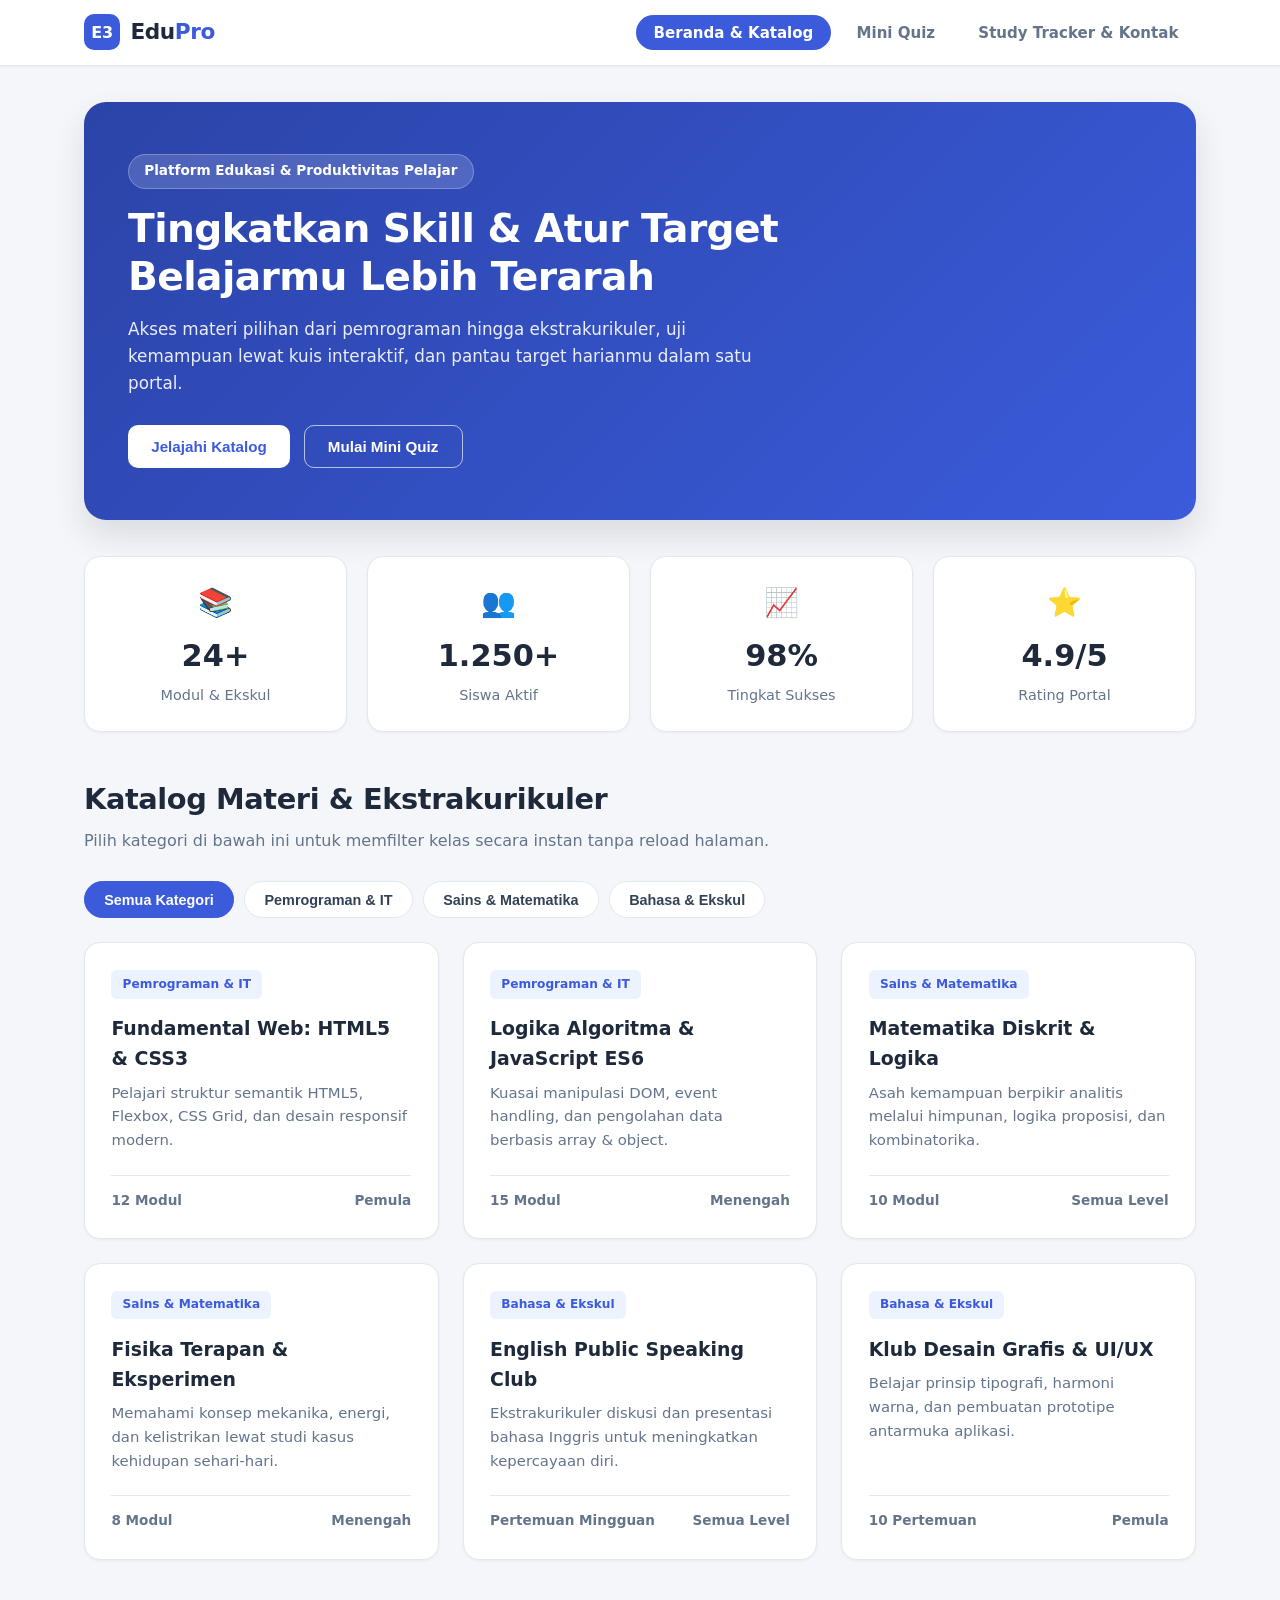
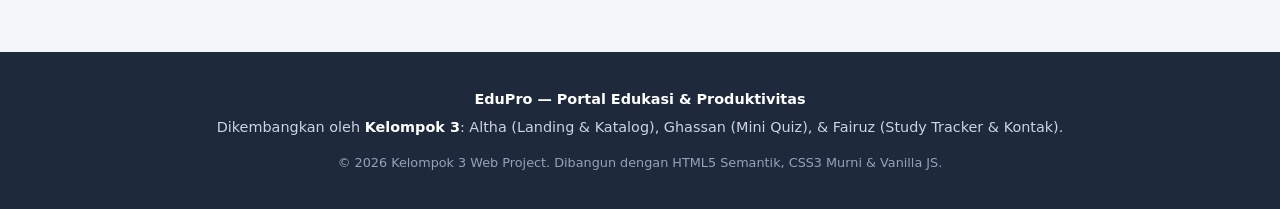
==== index.html @ 2b4f98fc "first commit" ====
<!DOCTYPE html>
<html lang="id">
<head>
  <meta charset="UTF-8">
  <meta name="viewport" content="width=device-width, initial-scale=1.0">
  <title>EduPro — Portal Belajar & Produktivitas (Kelompok 3)</title>
  <link rel="stylesheet" href="assets/css/style.css">
</head>
<body>

  <!-- HEADER & NAVBAR RESPONSIF (ALTHA) -->
  <header>
    <div class="nav-container">
      <a href="#home" class="brand" data-target="home">
        <div class="brand-icon">E3</div>
        <span>Edu<span class="brand-accent">Pro</span></span>
      </a>

      <button class="menu-toggle" id="menuToggle" aria-label="Buka Menu">
        <span></span>
        <span></span>
        <span></span>
      </button>

      <nav id="mainNav">
        <ul>
          <li><a href="#home" class="nav-link active" data-target="home">Beranda &amp; Katalog</a></li>
          <li><a href="#quiz" class="nav-link" data-target="quiz">Mini Quiz</a></li>
          <li><a href="#tracker" class="nav-link" data-target="tracker">Study Tracker &amp; Kontak</a></li>
        </ul>
      </nav>
    </div>
  </header>

  <main>
    <!-- ==========================================
         HALAMAN 1: HOME & KATALOG KELAS (ALTHA)
         ========================================== -->
    <section id="home" class="page-section active">
      <div class="hero">
        <div class="hero-content">
          <div class="hero-badge">Platform Edukasi &amp; Produktivitas Pelajar</div>
          <h1>Tingkatkan Skill &amp; Atur Target Belajarmu Lebih Terarah</h1>
          <p>Akses materi pilihan dari pemrograman hingga ekstrakurikuler, uji kemampuan lewat kuis interaktif, dan pantau target harianmu dalam satu portal.</p>
          <div class="hero-actions">
            <button class="btn btn-white" id="btnExploreClasses">Jelajahi Katalog</button>
            <button class="btn btn-outline-white" data-nav="quiz">Mulai Mini Quiz</button>
          </div>
        </div>
      </div>

      <!-- Statistik -->
      <div class="stats-grid">
        <div class="stat-card">
          <div class="stat-icon">📚</div>
          <h3>24+</h3>
          <p>Modul &amp; Ekskul</p>
        </div>
        <div class="stat-card">
          <div class="stat-icon">👥</div>
          <h3>1.250+</h3>
          <p>Siswa Aktif</p>
        </div>
        <div class="stat-card">
          <div class="stat-icon">📈</div>
          <h3>98%</h3>
          <p>Tingkat Sukses</p>
        </div>
        <div class="stat-card">
          <div class="stat-icon">⭐</div>
          <h3>4.9/5</h3>
          <p>Rating Portal</p>
        </div>
      </div>

      <!-- Katalog Materi & Ekskul -->
      <div id="katalog-area">
        <div class="section-header">
          <h2>Katalog Materi &amp; Ekstrakurikuler</h2>
          <p>Pilih kategori di bawah ini untuk memfilter kelas secara instan tanpa reload halaman.</p>
        </div>

        <div class="category-tabs" id="categoryTabs">
          <button class="tab-btn active" data-category="all">Semua Kategori</button>
          <button class="tab-btn" data-category="pemrograman">Pemrograman &amp; IT</button>
          <button class="tab-btn" data-category="sains">Sains &amp; Matematika</button>
          <button class="tab-btn" data-category="ekskul">Bahasa &amp; Ekskul</button>
        </div>

        <div class="courses-grid" id="coursesGrid">
          <!-- Kartu kelas dirender via JavaScript -->
        </div>
      </div>
    </section>

    <!-- ==========================================
         HALAMAN 2: MINI QUIZ INTERAKTIF (GHASSAN)
         ========================================== -->
    <section id="quiz" class="page-section">
      <div class="section-header">
        <h2>Mini Quiz Pengetahuan Umum &amp; Logika</h2>
        <p>Uji pemahamanmu melalui 6 soal pilihan ganda interaktif dengan sistem evaluasi otomatis.</p>
      </div>

      <div class="quiz-wrapper">
        <div class="quiz-card" id="quizContainer">
          <div class="quiz-header">
            <span class="quiz-progress-text" id="quizProgressText">Soal 1 dari 6</span>
            <span class="quiz-score-badge" id="quizLiveScore">Skor: 0</span>
          </div>

          <div class="progress-bar-bg">
            <div class="progress-bar-fill" id="quizProgressBar"></div>
          </div>

          <h3 class="question-text" id="questionText">Memuat pertanyaan...</h3>

          <div class="options-list" id="optionsList">
            <!-- Opsi pilihan ganda dirender via JS -->
          </div>

          <div class="feedback-box" id="quizFeedback"></div>

          <div class="quiz-footer">
            <span id="quizHint" class="quiz-hint">Pilih salah satu jawaban terbaik</span>
            <button class="btn btn-primary" id="nextQuestionBtn" disabled>Soal Berikutnya →</button>
          </div>
        </div>

        <!-- Hasil Akhir Quiz -->
        <div class="quiz-card quiz-result" id="quizResultContainer" style="display: none;">
          <h2>Evaluasi Selesai!</h2>
          <div class="result-circle">
            <span id="finalScoreValue">0%</span>
            <small>Skor Akhir</small>
          </div>
          <div class="result-grade" id="resultGrade">Predikat</div>
          <p class="result-message" id="resultMessage">Pesan evaluasi...</p>
          <button class="btn btn-primary" id="restartQuizBtn">Ulangi Quiz</button>
        </div>
      </div>
    </section>

    <!-- ==========================================
         HALAMAN 3: STUDY TRACKER & KONTAK (FAIRUZ)
         ========================================== -->
    <section id="tracker" class="page-section">
      <div class="section-header">
        <h2>Study Tracker &amp; Layanan Konsultasi</h2>
        <p>Atur target belajar harianmu (tersimpan otomatis di browser) atau kirim pertanyaan ke mentor kami.</p>
      </div>

      <div class="tracker-contact-grid">
        <!-- Kolom Kiri: Study Tracker -->
        <div class="panel-card">
          <div class="panel-title">
            <h3>Study Tracker Harian</h3>
            <span class="task-counter" id="taskCounter">0/0 Selesai</span>
          </div>

          <form class="todo-form" id="todoForm" novalidate>
            <input type="text" id="todoInput" class="form-control" placeholder="Tulis target belajar (misal: Latihan CSS Grid)...">
            <select id="todoPriority" class="form-control priority-select">
              <option value="Tinggi">Prioritas Tinggi</option>
              <option value="Sedang" selected>Prioritas Sedang</option>
              <option value="Rendah">Prioritas Rendah</option>
            </select>
            <button type="submit" class="btn btn-primary">+ Tambah</button>
          </form>
          <div class="error-msg" id="todoError" style="margin-top: -0.5rem; margin-bottom: 0.75rem;"></div>

          <div class="search-box">
            <input type="text" id="todoSearch" class="form-control" placeholder="Cari target belajarmu...">
          </div>

          <ul class="todo-list" id="todoList">
            <!-- Daftar tugas dirender via JS -->
          </ul>
        </div>

        <!-- Kolom Kanan: Form Kontak -->
        <div class="panel-card">
          <div class="panel-title">
            <h3>Hubungi Mentor</h3>
          </div>

          <form id="contactForm" novalidate>
            <div class="form-group">
              <label for="contactName">Nama Lengkap *</label>
              <input type="text" id="contactName" class="form-control" placeholder="Masukkan nama lengkapmu">
              <span class="error-msg" id="nameError"></span>
            </div>

            <div class="form-group">
              <label for="contactEmail">Alamat Email *</label>
              <input type="email" id="contactEmail" class="form-control" placeholder="contoh@siswa.sch.id">
              <span class="error-msg" id="emailError"></span>
            </div>

            <div class="form-group">
              <label for="contactTopic">Topik Pertanyaan *</label>
              <select id="contactTopic" class="form-control">
                <option value="">-- Pilih Topik --</option>
                <option value="materi">Konsultasi Materi &amp; Kelas</option>
                <option value="quiz">Pertanyaan Seputar Mini Quiz</option>
                <option value="teknis">Kendala Teknis Portal</option>
              </select>
              <span class="error-msg" id="topicError"></span>
            </div>

            <div class="form-group">
              <label for="contactMessage">Pesan atau Pertanyaan *</label>
              <textarea id="contactMessage" rows="4" class="form-control" placeholder="Tuliskan detail pertanyaan minimal 10 karakter..."></textarea>
              <span class="error-msg" id="messageError"></span>
            </div>

            <button type="submit" class="btn btn-primary" style="width: 100%;">Kirim Pesan Sekarang</button>

            <div class="success-banner" id="contactSuccess">
              Terima kasih! Pesanmu berhasil terkirim dan akan segera dibalas oleh tim mentor Kelompok 3.
            </div>
          </form>
        </div>
      </div>
    </section>
  </main>

  <!-- FOOTER -->
  <footer>
    <div class="footer-content">
      <p><strong>EduPro — Portal Edukasi &amp; Produktivitas</strong></p>
      <p>Dikembangkan oleh <strong>Kelompok 3</strong>: Altha (Landing &amp; Katalog), Ghassan (Mini Quiz), &amp; Fairuz (Study Tracker &amp; Kontak).</p>
      <p class="footer-copy">&copy; 2026 Kelompok 3 Web Project. Dibangun dengan HTML5 Semantik, CSS3 Murni &amp; Vanilla JS.</p>
    </div>
  </footer>

  <script src="assets/js/script.js"></script>
</body>
</html>
---- assets/css/style.css ----
/* ==========================================
   CSS VARIABLES (:root) — HARMONIOUS SLATE & INDIGO PALETTE
   ========================================== */
:root {
  /* Warna Utama (Deep Indigo yang tenang & elegan) */
  --primary: #3b5bdb;
  --primary-hover: #364fc7;
  --primary-soft: #edf2ff;
  --primary-border: #bac8ff;

  /* Warna Netral & Permukaan (Kontras tinggi, tidak silau) */
  --bg-body: #f4f6f9;
  --bg-surface: #ffffff;
  --bg-subtle: #f8fafc;
  --text-heading: #1e293b;
  --text-body: #334155;
  --text-muted: #64748b;
  --border-color: #e2e8f0;

  /* Warna Semantik (Lembut & selaras) */
  --success-bg: #ecfdf5;
  --success-border: #6ee7b7;
  --success-text: #065f46;

  --warning-bg: #fffbeb;
  --warning-border: #fcd34d;
  --warning-text: #92400e;

  --danger-bg: #fef2f2;
  --danger-border: #fca5a5;
  --danger-text: #991b1b;

  /* Bayangan & Radius */
  --shadow-sm: 0 1px 3px rgba(15, 23, 42, 0.05);
  --shadow-md: 0 8px 20px rgba(15, 23, 42, 0.06);
  --shadow-lg: 0 16px 32px rgba(30, 41, 59, 0.12);
  --radius-sm: 10px;
  --radius-md: 16px;
  --radius-lg: 22px;
  --transition: all 0.25s ease;
}

* {
  box-sizing: border-box;
  margin: 0;
  padding: 0;
}

html {
  scroll-behavior: smooth;
}

body {
  font-family: 'Segoe UI', system-ui, -apple-system, BlinkMacSystemFont, Roboto, sans-serif;
  background-color: var(--bg-body);
  color: var(--text-body);
  line-height: 1.6;
  display: flex;
  flex-direction: column;
  min-height: 100vh;
}

/* ==========================================
   HEADER & NAVBAR RESPONSIF (ALTHA)
   ========================================== */
header {
  background-color: rgba(255, 255, 255, 0.94);
  backdrop-filter: blur(10px);
  border-bottom: 1px solid var(--border-color);
  position: sticky;
  top: 0;
  z-index: 1000;
  box-shadow: var(--shadow-sm);
}

.nav-container {
  max-width: 1160px;
  margin: 0 auto;
  padding: 0.9rem 1.5rem;
  display: flex;
  justify-content: space-between;
  align-items: center;
}

.brand {
  display: flex;
  align-items: center;
  gap: 0.65rem;
  font-size: 1.35rem;
  font-weight: 800;
  color: var(--text-heading);
  text-decoration: none;
  letter-spacing: -0.4px;
}

.brand-accent {
  color: var(--primary);
}

.brand-icon {
  background-color: var(--primary);
  color: #ffffff;
  width: 36px;
  height: 36px;
  border-radius: var(--radius-sm);
  display: grid;
  place-items: center;
  font-size: 1rem;
  font-weight: 800;
}

nav ul {
  list-style: none;
  display: flex;
  gap: 0.5rem;
}

.nav-link {
  text-decoration: none;
  color: var(--text-muted);
  font-weight: 600;
  font-size: 0.94rem;
  padding: 0.55rem 1.1rem;
  border-radius: 999px;
  transition: var(--transition);
  cursor: pointer;
}

.nav-link:hover {
  color: var(--primary);
  background-color: var(--primary-soft);
}

.nav-link.active {
  color: #ffffff;
  background-color: var(--primary);
}

.menu-toggle {
  display: none;
  background: var(--bg-surface);
  border: 1px solid var(--border-color);
  border-radius: var(--radius-sm);
  width: 40px;
  height: 40px;
  cursor: pointer;
  flex-direction: column;
  justify-content: center;
  align-items: center;
  gap: 5px;
}

.menu-toggle span {
  display: block;
  width: 20px;
  height: 2px;
  background-color: var(--text-heading);
  border-radius: 2px;
}

/* ==========================================
   MAIN CONTAINER & PAGE SECTIONS
   ========================================== */
main {
  flex: 1;
  max-width: 1160px;
  width: 100%;
  margin: 0 auto;
  padding: 2.25rem 1.5rem;
}

.page-section {
  display: none;
  animation: fadeIn 0.35s ease;
}

.page-section.active {
  display: block;
}

@keyframes fadeIn {
  from { opacity: 0; transform: translateY(10px); }
  to { opacity: 1; transform: translateY(0); }
}

.section-header {
  margin-bottom: 1.75rem;
}

.section-header h2 {
  font-size: 1.8rem;
  color: var(--text-heading);
  margin-bottom: 0.35rem;
  letter-spacing: -0.4px;
}

.section-header p {
  color: var(--text-muted);
  font-size: 1rem;
}

/* ==========================================
   BAGIAN 1: HERO, STATISTIK & KATALOG (ALTHA)
   ========================================== */
.hero {
  background: linear-gradient(135deg, #2b44a8 0%, #3b5bdb 100%);
  color: #ffffff;
  border-radius: var(--radius-lg);
  padding: 3.25rem 2.75rem;
  margin-bottom: 2.25rem;
  box-shadow: var(--shadow-lg);
}

.hero-badge {
  display: inline-block;
  background: rgba(255, 255, 255, 0.16);
  border: 1px solid rgba(255, 255, 255, 0.25);
  padding: 0.35rem 0.95rem;
  border-radius: 999px;
  font-size: 0.85rem;
  font-weight: 600;
  margin-bottom: 1rem;
}

.hero h1 {
  font-size: 2.45rem;
  line-height: 1.22;
  max-width: 720px;
  margin-bottom: 1rem;
  letter-spacing: -0.6px;
}

.hero p {
  font-size: 1.05rem;
  color: rgba(255, 255, 255, 0.9);
  max-width: 630px;
  margin-bottom: 1.75rem;
}

.hero-actions {
  display: flex;
  flex-wrap: wrap;
  gap: 0.85rem;
}

.btn {
  padding: 0.75rem 1.45rem;
  border-radius: var(--radius-sm);
  font-weight: 600;
  font-size: 0.95rem;
  border: none;
  cursor: pointer;
  transition: var(--transition);
  display: inline-flex;
  align-items: center;
  justify-content: center;
  gap: 0.45rem;
}

.btn-white {
  background-color: #ffffff;
  color: var(--primary);
}

.btn-white:hover {
  background-color: var(--primary-soft);
  transform: translateY(-2px);
}

.btn-outline-white {
  background-color: transparent;
  color: #ffffff;
  border: 1.5px solid rgba(255, 255, 255, 0.65);
}

.btn-outline-white:hover {
  background-color: rgba(255, 255, 255, 0.14);
  transform: translateY(-2px);
}

.btn-primary {
  background-color: var(--primary);
  color: #ffffff;
}

.btn-primary:hover {
  background-color: var(--primary-hover);
  transform: translateY(-2px);
}

.btn-primary:disabled {
  background-color: #cbd5e1;
  color: #64748b;
  cursor: not-allowed;
  transform: none;
}

/* Statistik Grid */
.stats-grid {
  display: grid;
  grid-template-columns: repeat(4, 1fr);
  gap: 1.25rem;
  margin-bottom: 2.75rem;
}

.stat-card {
  background-color: var(--bg-surface);
  padding: 1.5rem 1.25rem;
  border-radius: var(--radius-md);
  border: 1px solid var(--border-color);
  box-shadow: var(--shadow-sm);
  text-align: center;
  transition: var(--transition);
}

.stat-card:hover {
  transform: translateY(-3px);
  box-shadow: var(--shadow-md);
  border-color: var(--primary-border);
}

.stat-icon {
  font-size: 1.75rem;
  margin-bottom: 0.4rem;
}

.stat-card h3 {
  font-size: 1.9rem;
  color: var(--text-heading);
  margin-bottom: 0.2rem;
}

.stat-card p {
  font-size: 0.9rem;
  color: var(--text-muted);
  font-weight: 500;
}

/* Tab Kategori */
.category-tabs {
  display: flex;
  flex-wrap: wrap;
  gap: 0.65rem;
  margin-bottom: 1.5rem;
}

.tab-btn {
  padding: 0.6rem 1.2rem;
  border-radius: 999px;
  border: 1px solid var(--border-color);
  background-color: var(--bg-surface);
  color: var(--text-body);
  font-weight: 600;
  font-size: 0.9rem;
  cursor: pointer;
  transition: var(--transition);
}

.tab-btn:hover {
  border-color: var(--primary);
  color: var(--primary);
}

.tab-btn.active {
  background-color: var(--primary);
  color: #ffffff;
  border-color: var(--primary);
}

.courses-grid {
  display: grid;
  grid-template-columns: repeat(3, 1fr);
  gap: 1.5rem;
}

.course-card {
  background-color: var(--bg-surface);
  border: 1px solid var(--border-color);
  border-radius: var(--radius-md);
  padding: 1.65rem;
  box-shadow: var(--shadow-sm);
  display: flex;
  flex-direction: column;
  justify-content: space-between;
  transition: var(--transition);
}

.course-card:hover {
  transform: translateY(-4px);
  box-shadow: var(--shadow-md);
  border-color: var(--primary-border);
}

.course-tag {
  display: inline-block;
  font-size: 0.76rem;
  font-weight: 700;
  padding: 0.28rem 0.7rem;
  border-radius: 6px;
  background-color: var(--primary-soft);
  color: var(--primary);
  margin-bottom: 0.9rem;
  width: fit-content;
}

.course-card h3 {
  font-size: 1.18rem;
  margin-bottom: 0.5rem;
  color: var(--text-heading);
}

.course-card p {
  font-size: 0.93rem;
  color: var(--text-muted);
  margin-bottom: 1.35rem;
}

.course-meta {
  display: flex;
  justify-content: space-between;
  align-items: center;
  padding-top: 0.9rem;
  border-top: 1px solid var(--border-color);
  font-size: 0.85rem;
  color: var(--text-muted);
  font-weight: 600;
}

/* ==========================================
   BAGIAN 2: MINI QUIZ INTERAKTIF (GHASSAN)
   ========================================== */
.quiz-wrapper {
  max-width: 750px;
  margin: 0 auto;
}

.quiz-card {
  background-color: var(--bg-surface);
  border: 1px solid var(--border-color);
  border-radius: var(--radius-lg);
  padding: 2.25rem;
  box-shadow: var(--shadow-md);
}

.quiz-header {
  display: flex;
  justify-content: space-between;
  align-items: center;
  margin-bottom: 1rem;
}

.quiz-progress-text {
  font-weight: 700;
  color: var(--text-heading);
  font-size: 0.95rem;
}

.quiz-score-badge {
  background-color: var(--primary-soft);
  color: var(--primary);
  padding: 0.35rem 0.85rem;
  border-radius: 999px;
  font-weight: 700;
  font-size: 0.86rem;
}

.progress-bar-bg {
  width: 100%;
  height: 8px;
  background-color: var(--border-color);
  border-radius: 999px;
  overflow: hidden;
  margin-bottom: 1.75rem;
}

.progress-bar-fill {
  height: 100%;
  background-color: var(--primary);
  width: 0%;
  transition: width 0.35s ease;
}

.question-text {
  font-size: 1.25rem;
  font-weight: 700;
  color: var(--text-heading);
  margin-bottom: 1.4rem;
}

.options-list {
  display: flex;
  flex-direction: column;
  gap: 0.85rem;
  margin-bottom: 1.5rem;
}

.option-btn {
  text-align: left;
  padding: 1rem 1.25rem;
  border: 1.5px solid var(--border-color);
  border-radius: var(--radius-sm);
  background-color: var(--bg-subtle);
  font-size: 0.96rem;
  color: var(--text-body);
  cursor: pointer;
  transition: var(--transition);
  display: flex;
  align-items: center;
  gap: 0.85rem;
}

.option-btn:hover:not(:disabled) {
  border-color: var(--primary);
  background-color: var(--primary-soft);
}

.option-btn.correct {
  background-color: var(--success-bg);
  border-color: var(--success-border);
  color: var(--success-text);
  font-weight: 600;
}

.option-btn.wrong {
  background-color: var(--danger-bg);
  border-color: var(--danger-border);
  color: var(--danger-text);
  font-weight: 600;
}

.option-btn:disabled {
  cursor: default;
}

.feedback-box {
  padding: 0.95rem 1.15rem;
  border-radius: var(--radius-sm);
  margin-bottom: 1.35rem;
  font-size: 0.94rem;
  font-weight: 500;
  display: none;
}

.feedback-box.show {
  display: block;
}

.feedback-box.correct {
  background-color: var(--success-bg);
  color: var(--success-text);
  border: 1px solid var(--success-border);
}

.feedback-box.wrong {
  background-color: var(--danger-bg);
  color: var(--danger-text);
  border: 1px solid var(--danger-border);
}

.quiz-footer {
  display: flex;
  justify-content: space-between;
  align-items: center;
}

.quiz-hint {
  font-size: 0.86rem;
  color: var(--text-muted);
}

.quiz-result {
  text-align: center;
  padding: 1rem 0;
}

.result-circle {
  width: 140px;
  height: 140px;
  border-radius: 50%;
  background-color: var(--primary-soft);
  border: 6px solid var(--primary);
  display: flex;
  flex-direction: column;
  justify-content: center;
  align-items: center;
  margin: 1.5rem auto;
}

.result-circle span {
  font-size: 2.3rem;
  font-weight: 800;
  color: var(--primary);
  line-height: 1;
}

.result-circle small {
  font-size: 0.85rem;
  color: var(--text-muted);
  margin-top: 0.25rem;
  font-weight: 600;
}

.result-grade {
  font-size: 1.4rem;
  font-weight: 700;
  color: var(--text-heading);
  margin-bottom: 0.5rem;
}

.result-message {
  color: var(--text-muted);
  max-width: 500px;
  margin: 0 auto 1.75rem;
}

/* ==========================================
   BAGIAN 3: STUDY TRACKER & KONTAK (FAIRUZ)
   ========================================== */
.tracker-contact-grid {
  display: grid;
  grid-template-columns: 1.2fr 1fr;
  gap: 2rem;
  align-items: start;
}

.panel-card {
  background-color: var(--bg-surface);
  border: 1px solid var(--border-color);
  border-radius: var(--radius-lg);
  padding: 2rem;
  box-shadow: var(--shadow-sm);
}

.panel-title {
  display: flex;
  justify-content: space-between;
  align-items: center;
  margin-bottom: 1.35rem;
  padding-bottom: 0.9rem;
  border-bottom: 1px solid var(--border-color);
}

.panel-title h3 {
  font-size: 1.28rem;
  color: var(--text-heading);
}

.task-counter {
  font-size: 0.84rem;
  font-weight: 700;
  background-color: var(--primary-soft);
  color: var(--primary);
  padding: 0.3rem 0.8rem;
  border-radius: 999px;
}

.todo-form {
  display: flex;
  gap: 0.65rem;
  margin-bottom: 1.1rem;
}

.form-control {
  width: 100%;
  padding: 0.72rem 1rem;
  border: 1.5px solid var(--border-color);
  border-radius: var(--radius-sm);
  font-size: 0.94rem;
  font-family: inherit;
  color: var(--text-body);
  background-color: var(--bg-subtle);
  transition: var(--transition);
}

.form-control:focus {
  outline: none;
  border-color: var(--primary);
  background-color: #ffffff;
  box-shadow: 0 0 0 3px var(--primary-soft);
}

.form-control.invalid {
  border-color: var(--danger-border);
  background-color: var(--danger-bg);
}

.priority-select {
  max-width: 165px;
  font-weight: 600;
}

.search-box {
  margin-bottom: 1.15rem;
}

.todo-list {
  list-style: none;
  display: flex;
  flex-direction: column;
  gap: 0.7rem;
  max-height: 400px;
  overflow-y: auto;
}

.todo-item {
  display: flex;
  justify-content: space-between;
  align-items: center;
  padding: 0.85rem 1rem;
  background-color: var(--bg-subtle);
  border: 1px solid var(--border-color);
  border-radius: var(--radius-sm);
  gap: 0.85rem;
  transition: var(--transition);
}

.todo-item:hover {
  border-color: var(--primary-border);
  background-color: #ffffff;
}

.todo-left {
  display: flex;
  align-items: center;
  gap: 0.8rem;
  flex: 1;
  cursor: pointer;
}

.todo-checkbox {
  width: 18px;
  height: 18px;
  accent-color: var(--primary);
  pointer-events: none;
}

.todo-text {
  font-size: 0.95rem;
  word-break: break-word;
  color: var(--text-heading);
}

.todo-item.completed {
  background-color: #f1f5f9;
  border-color: var(--border-color);
}

.todo-item.completed .todo-text {
  text-decoration: line-through;
  color: var(--text-muted);
}

/* Badge Prioritas dengan Warna Lembut & Serasi */
.todo-badge {
  font-size: 0.75rem;
  font-weight: 700;
  padding: 0.25rem 0.65rem;
  border-radius: 6px;
}

.badge-tinggi {
  background-color: var(--danger-bg);
  color: var(--danger-text);
  border: 1px solid var(--danger-border);
}

.badge-sedang {
  background-color: var(--warning-bg);
  color: var(--warning-text);
  border: 1px solid var(--warning-border);
}

.badge-rendah {
  background-color: var(--success-bg);
  color: var(--success-text);
  border: 1px solid var(--success-border);
}

.btn-delete {
  background-color: transparent;
  color: var(--text-muted);
  border: 1px solid var(--border-color);
  padding: 0.38rem 0.7rem;
  border-radius: 6px;
  font-size: 0.82rem;
  font-weight: 600;
  cursor: pointer;
  transition: var(--transition);
}

.btn-delete:hover {
  background-color: var(--danger-bg);
  color: var(--danger-text);
  border-color: var(--danger-border);
}

.empty-state {
  text-align: center;
  padding: 2.25rem 1rem;
  color: var(--text-muted);
  font-size: 0.93rem;
}

/* Form Kontak */
.form-group {
  margin-bottom: 1.15rem;
}

.form-group label {
  display: block;
  font-weight: 600;
  font-size: 0.9rem;
  margin-bottom: 0.4rem;
  color: var(--text-heading);
}

.error-msg {
  color: var(--danger-text);
  font-size: 0.82rem;
  margin-top: 0.35rem;
  display: none;
  font-weight: 500;
}

.error-msg.show {
  display: block;
}

.success-banner {
  background-color: var(--success-bg);
  color: var(--success-text);
  border: 1px solid var(--success-border);
  padding: 0.95rem 1.1rem;
  border-radius: var(--radius-sm);
  margin-top: 1.15rem;
  font-size: 0.92rem;
  font-weight: 600;
  display: none;
}

.success-banner.show {
  display: block;
}

/* ==========================================
   FOOTER
   ========================================== */
footer {
  background-color: #1e293b;
  color: #cbd5e1;
  text-align: center;
  padding: 2.25rem 1.5rem;
  margin-top: 3.5rem;
  font-size: 0.9rem;
}

footer strong {
  color: #ffffff;
}

.footer-content {
  max-width: 1160px;
  margin: 0 auto;
  display: flex;
  flex-direction: column;
  gap: 0.35rem;
}

.footer-copy {
  margin-top: 0.5rem;
  font-size: 0.8rem;
  color: #94a3b8;
}

/* ==========================================
   RESPONSIVE DESIGN (@media query HP & Tablet)
   ========================================== */
@media (max-width: 960px) {
  .stats-grid {
    grid-template-columns: repeat(2, 1fr);
  }

  .courses-grid {
    grid-template-columns: repeat(2, 1fr);
  }

  .tracker-contact-grid {
    grid-template-columns: 1fr;
  }
}

@media (max-width: 640px) {
  .menu-toggle {
    display: flex;
  }

  nav {
    display: none;
    position: absolute;
    top: 100%;
    left: 0;
    right: 0;
    background-color: var(--bg-surface);
    border-bottom: 1px solid var(--border-color);
    padding: 1rem 1.5rem;
    box-shadow: var(--shadow-md);
  }

  nav.open {
    display: block;
  }

  nav ul {
    flex-direction: column;
    gap: 0.45rem;
  }

  .nav-link {
    display: block;
    width: 100%;
    text-align: center;
  }

  .hero {
    padding: 2.25rem 1.5rem;
  }

  .hero h1 {
    font-size: 1.85rem;
  }

  .stats-grid,
  .courses-grid {
    grid-template-columns: 1fr;
  }

  .todo-form {
    flex-direction: column;
  }

  .priority-select {
    max-width: 100%;
  }

  .quiz-card {
    padding: 1.5rem;
  }
}
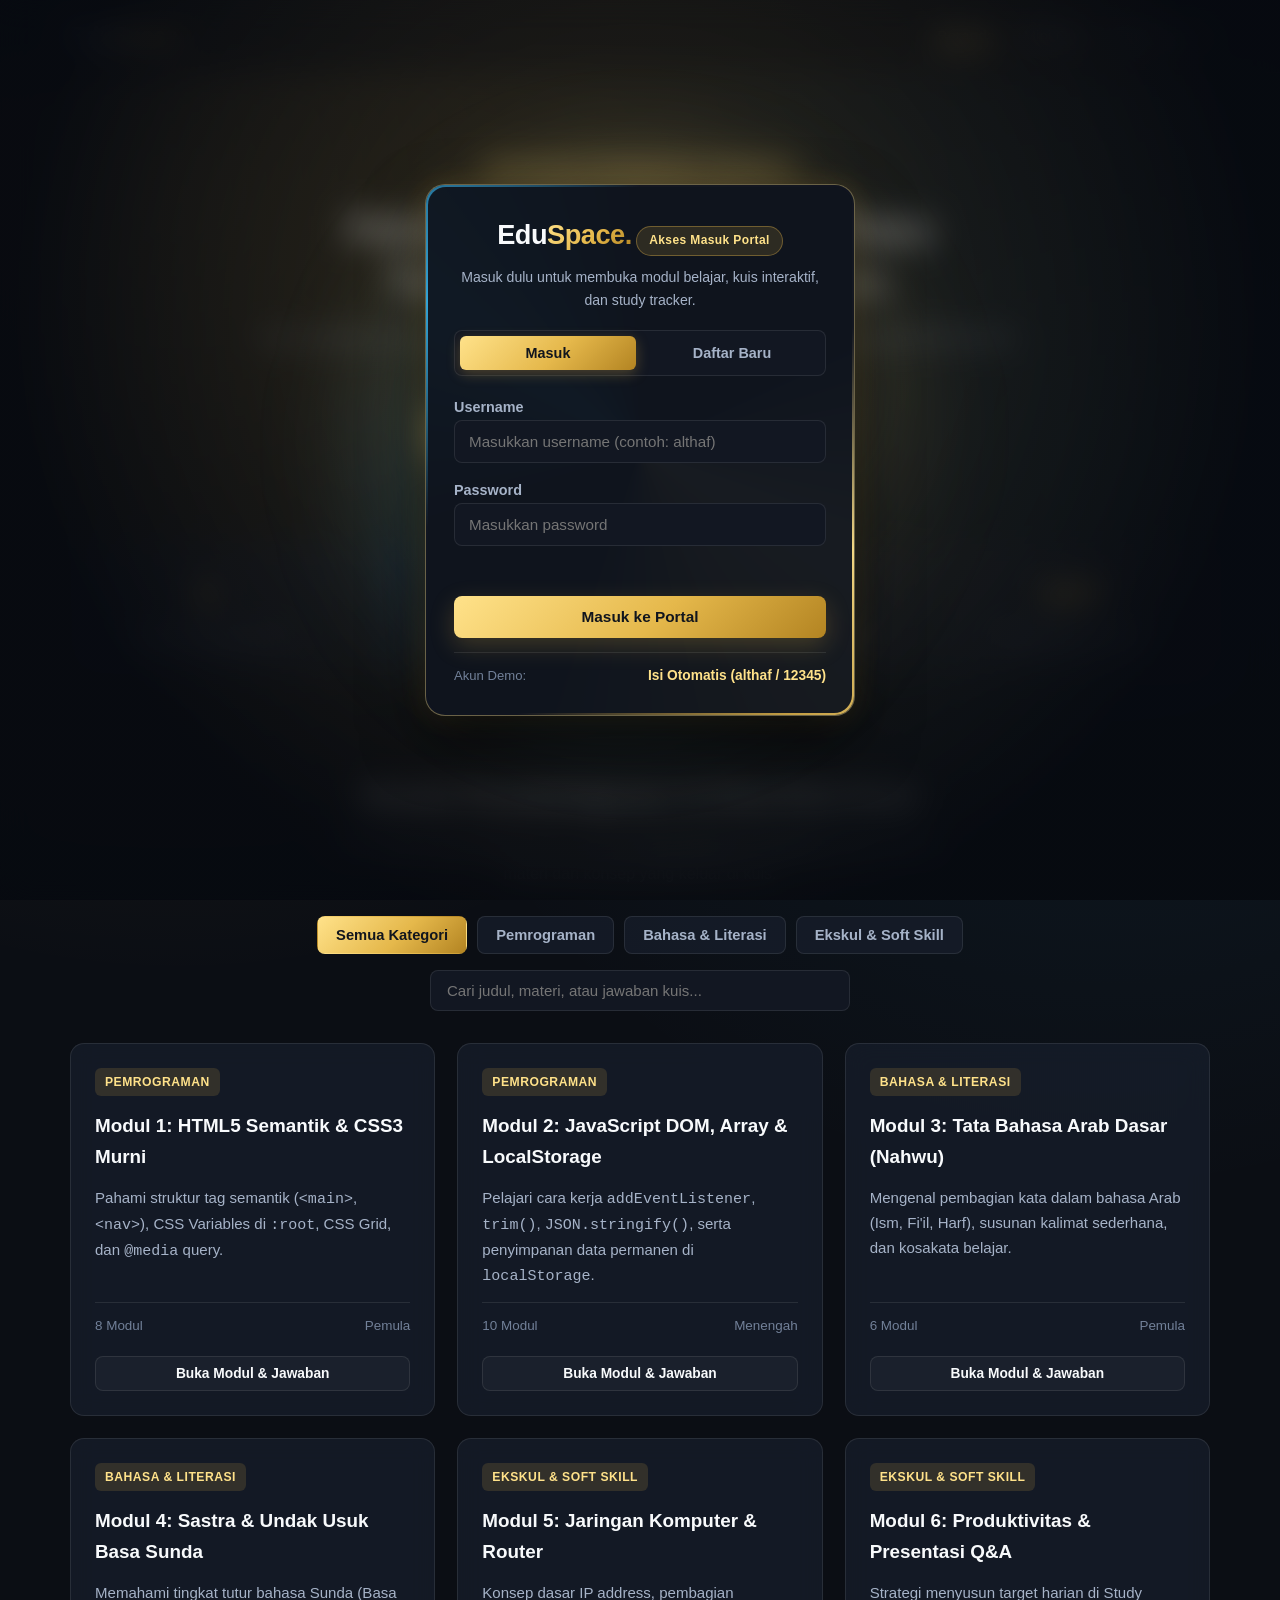
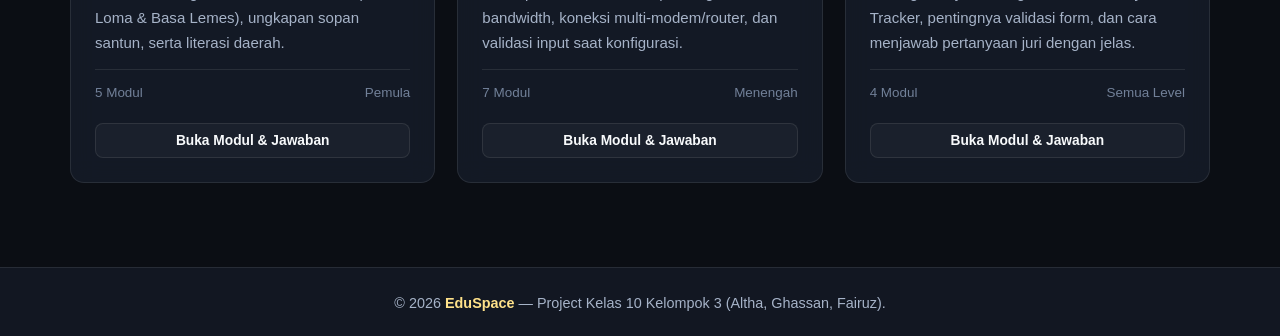
==== commit 54f622ec: "Push seluruh kode EduSpace versi terbaru" ====
--- a/index.html
+++ b/index.html
@@ -1,239 +1,446 @@
-<!DOCTYPE html>
+<!doctype html>
 <html lang="id">
-<head>
-  <meta charset="UTF-8">
-  <meta name="viewport" content="width=device-width, initial-scale=1.0">
-  <title>EduPro — Portal Belajar & Produktivitas (Kelompok 3)</title>
-  <link rel="stylesheet" href="assets/css/style.css">
-</head>
-<body>
-
-  <!-- HEADER & NAVBAR RESPONSIF (ALTHA) -->
-  <header>
-    <div class="nav-container">
-      <a href="#home" class="brand" data-target="home">
-        <div class="brand-icon">E3</div>
-        <span>Edu<span class="brand-accent">Pro</span></span>
-      </a>
-
-      <button class="menu-toggle" id="menuToggle" aria-label="Buka Menu">
-        <span></span>
-        <span></span>
-        <span></span>
-      </button>
-
-      <nav id="mainNav">
-        <ul>
-          <li><a href="#home" class="nav-link active" data-target="home">Beranda &amp; Katalog</a></li>
-          <li><a href="#quiz" class="nav-link" data-target="quiz">Mini Quiz</a></li>
-          <li><a href="#tracker" class="nav-link" data-target="tracker">Study Tracker &amp; Kontak</a></li>
-        </ul>
-      </nav>
+  <head>
+    <meta charset="UTF-8" />
+    <meta name="viewport" content="width=device-width, initial-scale=1.0" />
+    <title>EduSpace — Modul Belajar & Portal Produktivitas</title>
+    <link rel="stylesheet" href="css/style.css" />
+  </head>
+  <body>
+    <!-- LOGIN GATE OVERLAY (DUA CARD TERPISAH: MASUK & DAFTAR BARU) -->
+    <div id="auth-gate" class="auth-gate">
+      <div class="auth-stage">
+        <!-- CARD 1: FORM LOGIN -->
+        <section class="login-card" id="login-card">
+          <div class="login-header">
+            <a href="index.html" class="logo">Edu<span>Space.</span></a>
+            <span class="card-pill">Akses Masuk Portal</span>
+            <p class="login-subtitle">
+              Masuk dulu untuk membuka modul belajar, kuis interaktif, dan study
+              tracker.
+            </p>
+          </div>
+
+          <div class="auth-tabs">
+            <button type="button" class="auth-tab active" data-target="login">
+              Masuk
+            </button>
+            <button type="button" class="auth-tab" data-target="register">
+              Daftar Baru
+            </button>
+          </div>
+
+          <form id="login-form" class="auth-form" novalidate>
+            <div class="form-group">
+              <label for="login-username">Username</label>
+              <input
+                type="text"
+                id="login-username"
+                placeholder="Masukkan username (contoh: althaf)"
+              />
+            </div>
+
+            <div class="form-group">
+              <label for="login-password">Password</label>
+              <input
+                type="password"
+                id="login-password"
+                placeholder="Masukkan password"
+              />
+            </div>
+
+            <p id="login-status" class="form-status"></p>
+            <button type="submit" class="btn btn-primary btn-full">
+              Masuk ke Portal
+            </button>
+
+            <div class="demo-hint">
+              <span>Akun Demo:</span>
+              <button type="button" id="fill-demo-btn" class="text-btn">
+                Isi Otomatis (althaf / 12345)
+              </button>
+            </div>
+          </form>
+        </section>
+
+        <!-- CARD 2: FORM DAFTAR AKUN BARU -->
+        <section class="register-card hidden" id="register-card">
+          <div class="login-header">
+            <a href="index.html" class="logo">Edu<span>Space.</span></a>
+            <span class="card-pill card-pill-alt">Registrasi Akun Baru</span>
+            <p class="login-subtitle">
+              Buat akun belajarmu sendiri agar nama &amp; sesimu tersimpan di
+              browser.
+            </p>
+          </div>
+
+          <div class="auth-tabs">
+            <button type="button" class="auth-tab" data-target="login">
+              Masuk
+            </button>
+            <button
+              type="button"
+              class="auth-tab active"
+              data-target="register"
+            >
+              Daftar Baru
+            </button>
+          </div>
+
+          <form id="register-form" class="auth-form" novalidate>
+            <div class="form-group">
+              <label for="reg-fullname">Nama Lengkap</label>
+              <input
+                type="text"
+                id="reg-fullname"
+                placeholder="Contoh: Althafariq"
+              />
+            </div>
+
+            <div class="form-group">
+              <label for="reg-username">Buat Username</label>
+              <input
+                type="text"
+                id="reg-username"
+                placeholder="Tanpa spasi (contoh: ghassan10)"
+              />
+            </div>
+
+            <div class="form-group">
+              <label for="reg-password">Buat Password</label>
+              <input
+                type="password"
+                id="reg-password"
+                placeholder="Minimal 4 karakter"
+              />
+            </div>
+
+            <p id="register-status" class="form-status"></p>
+            <button type="submit" class="btn btn-primary btn-full">
+              Daftar &amp; Masuk
+            </button>
+          </form>
+        </section>
+      </div>
     </div>
-  </header>
-
-  <main>
-    <!-- ==========================================
-         HALAMAN 1: HOME & KATALOG KELAS (ALTHA)
-         ========================================== -->
-    <section id="home" class="page-section active">
-      <div class="hero">
-        <div class="hero-content">
-          <div class="hero-badge">Platform Edukasi &amp; Produktivitas Pelajar</div>
-          <h1>Tingkatkan Skill &amp; Atur Target Belajarmu Lebih Terarah</h1>
-          <p>Akses materi pilihan dari pemrograman hingga ekstrakurikuler, uji kemampuan lewat kuis interaktif, dan pantau target harianmu dalam satu portal.</p>
-          <div class="hero-actions">
-            <button class="btn btn-white" id="btnExploreClasses">Jelajahi Katalog</button>
-            <button class="btn btn-outline-white" data-nav="quiz">Mulai Mini Quiz</button>
+
+    <!-- HEADER & NAVBAR RESPONSIF -->
+    <header class="navbar">
+      <div class="container nav-container">
+        <a href="index.html" class="logo">Edu<span>Space.</span></a>
+
+        <button
+          type="button"
+          class="hamburger"
+          id="hamburger-btn"
+          aria-label="Buka Menu"
+        >
+          <span></span>
+          <span></span>
+          <span></span>
+        </button>
+
+        <nav class="nav-menu" id="nav-menu">
+          <ul class="nav-list">
+            <li><a href="index.html" class="nav-link active">Beranda</a></li>
+            <li><a href="pages/quiz.html" class="nav-link">Mini Quiz</a></li>
+            <li>
+              <a href="pages/tracker.html" class="nav-link">Study Tracker</a>
+            </li>
+          </ul>
+        </nav>
+      </div>
+    </header>
+
+    <!-- MAIN CONTENT -->
+    <main>
+      <!-- HERO SECTION -->
+      <section class="hero">
+        <div class="container hero-content">
+          <span class="badge"
+            >Modul Belajar &amp; Persiapan Kuis • Kelompok 3</span
+          >
+          <h1>Pelajari Materinya Dulu, Baru Taklukkan Mini Quiz-nya.</h1>
+          <p>
+            Baca ringkasan modul dan poin penting kisi-kisi kuis di halaman ini
+            sebelum menguji pemahamanmu di Mini Quiz atau mencatat target di
+            Study Tracker.
+          </p>
+          <div class="hero-buttons">
+            <a href="#katalog" class="btn btn-primary">Buka Modul Belajar</a>
+            <a href="pages/quiz.html" class="btn btn-outline"
+              >Langsung Ke Mini Quiz</a
+            >
           </div>
         </div>
+      </section>
+
+      <!-- STATISTIK SECTION -->
+      <section class="stats-section">
+        <div class="container">
+          <div class="stats-grid">
+            <article class="stat-card">
+              <h2 class="stat-number">6</h2>
+              <p class="stat-label">Modul Pembelajaran Inti</p>
+            </article>
+            <article class="stat-card">
+              <h2 class="stat-number">10</h2>
+              <p class="stat-label">Soal Mini Quiz Interaktif</p>
+            </article>
+            <article class="stat-card">
+              <h2 class="stat-number">100%</h2>
+              <p class="stat-label">Materi &amp; Panduan Terbuka</p>
+            </article>
+            <article class="stat-card">
+              <h2 class="stat-number">24/7</h2>
+              <p class="stat-label">Study Tracker Otomatis</p>
+            </article>
+          </div>
+        </div>
+      </section>
+
+      <!-- KATALOG MODUL PEMBELAJARAN -->
+      <section id="katalog" class="catalog-section">
+        <div class="container">
+          <div class="section-header">
+            <h2>Modul Pembelajaran &amp; Kisi-Kisi Kuis</h2>
+            <p>
+              Pilih kategori atau ketik kata kunci, lalu klik
+              <strong>Buka Modul &amp; Jawaban</strong> untuk membaca materi dan
+              konsep yang keluar di kuis.
+            </p>
+          </div>
+
+          <div class="catalog-toolbar">
+            <div class="tab-buttons" role="tablist">
+              <button
+                type="button"
+                class="tab-btn active"
+                data-category="semua"
+              >
+                Semua Kategori
+              </button>
+              <button type="button" class="tab-btn" data-category="coding">
+                Pemrograman
+              </button>
+              <button type="button" class="tab-btn" data-category="bahasa">
+                Bahasa &amp; Literasi
+              </button>
+              <button type="button" class="tab-btn" data-category="ekskul">
+                Ekskul &amp; Soft Skill
+              </button>
+            </div>
+
+            <div class="search-box">
+              <input
+                type="text"
+                id="catalog-search"
+                placeholder="Cari judul, materi, atau jawaban kuis..."
+              />
+            </div>
+          </div>
+
+          <div class="catalog-grid" id="catalog-grid">
+            <article
+              class="course-card"
+              data-category="coding"
+              data-module-id="html-css"
+            >
+              <span class="course-tag">Pemrograman</span>
+              <h3>Modul 1: HTML5 Semantik &amp; CSS3 Murni</h3>
+              <p>
+                Pahami struktur tag semantik (<code>&lt;main&gt;</code>,
+                <code>&lt;nav&gt;</code>), CSS Variables di <code>:root</code>,
+                CSS Grid, dan <code>@media</code> query.
+              </p>
+              <div class="course-meta">
+                <span>8 Modul</span>
+                <span>Pemula</span>
+              </div>
+              <button
+                type="button"
+                class="btn btn-outline btn-sm open-module-btn"
+                data-module="html-css"
+              >
+                Buka Modul &amp; Jawaban
+              </button>
+            </article>
+
+            <article
+              class="course-card"
+              data-category="coding"
+              data-module-id="js-dom"
+            >
+              <span class="course-tag">Pemrograman</span>
+              <h3>Modul 2: JavaScript DOM, Array &amp; LocalStorage</h3>
+              <p>
+                Pelajari cara kerja <code>addEventListener</code>,
+                <code>trim()</code>, <code>JSON.stringify()</code>, serta
+                penyimpanan data permanen di <code>localStorage</code>.
+              </p>
+              <div class="course-meta">
+                <span>10 Modul</span>
+                <span>Menengah</span>
+              </div>
+              <button
+                type="button"
+                class="btn btn-outline btn-sm open-module-btn"
+                data-module="js-dom"
+              >
+                Buka Modul &amp; Jawaban
+              </button>
+            </article>
+
+            <article
+              class="course-card"
+              data-category="bahasa"
+              data-module-id="arab"
+            >
+              <span class="course-tag">Bahasa &amp; Literasi</span>
+              <h3>Modul 3: Tata Bahasa Arab Dasar (Nahwu)</h3>
+              <p>
+                Mengenal pembagian kata dalam bahasa Arab (Ism, Fi'il, Harf),
+                susunan kalimat sederhana, dan kosakata belajar.
+              </p>
+              <div class="course-meta">
+                <span>6 Modul</span>
+                <span>Pemula</span>
+              </div>
+              <button
+                type="button"
+                class="btn btn-outline btn-sm open-module-btn"
+                data-module="arab"
+              >
+                Buka Modul &amp; Jawaban
+              </button>
+            </article>
+
+            <article
+              class="course-card"
+              data-category="bahasa"
+              data-module-id="sunda"
+            >
+              <span class="course-tag">Bahasa &amp; Literasi</span>
+              <h3>Modul 4: Sastra &amp; Undak Usuk Basa Sunda</h3>
+              <p>
+                Memahami tingkat tutur bahasa Sunda (Basa Loma &amp; Basa
+                Lemes), ungkapan sopan santun, serta literasi daerah.
+              </p>
+              <div class="course-meta">
+                <span>5 Modul</span>
+                <span>Pemula</span>
+              </div>
+              <button
+                type="button"
+                class="btn btn-outline btn-sm open-module-btn"
+                data-module="sunda"
+              >
+                Buka Modul &amp; Jawaban
+              </button>
+            </article>
+
+            <article
+              class="course-card"
+              data-category="ekskul"
+              data-module-id="jaringan"
+            >
+              <span class="course-tag">Ekskul &amp; Soft Skill</span>
+              <h3>Modul 5: Jaringan Komputer &amp; Router</h3>
+              <p>
+                Konsep dasar IP address, pembagian bandwidth, koneksi
+                multi-modem/router, dan validasi input saat konfigurasi.
+              </p>
+              <div class="course-meta">
+                <span>7 Modul</span>
+                <span>Menengah</span>
+              </div>
+              <button
+                type="button"
+                class="btn btn-outline btn-sm open-module-btn"
+                data-module="jaringan"
+              >
+                Buka Modul &amp; Jawaban
+              </button>
+            </article>
+
+            <article
+              class="course-card"
+              data-category="ekskul"
+              data-module-id="presentasi"
+            >
+              <span class="course-tag">Ekskul &amp; Soft Skill</span>
+              <h3>Modul 6: Produktivitas &amp; Presentasi Q&amp;A</h3>
+              <p>
+                Strategi menyusun target harian di Study Tracker, pentingnya
+                validasi form, dan cara menjawab pertanyaan juri dengan jelas.
+              </p>
+              <div class="course-meta">
+                <span>4 Modul</span>
+                <span>Semua Level</span>
+              </div>
+              <button
+                type="button"
+                class="btn btn-outline btn-sm open-module-btn"
+                data-module="presentasi"
+              >
+                Buka Modul &amp; Jawaban
+              </button>
+            </article>
+          </div>
+
+          <p id="empty-catalog-msg" class="empty-catalog hidden">
+            Modul yang kamu cari belum ditemukan. Coba kata kunci atau kategori
+            lain.
+          </p>
+
+          <!-- PANEL PEMBACA MODUL & KUNCI / JAWABAN KUIS -->
+          <aside
+            id="module-reader"
+            class="module-reader hidden"
+            aria-live="polite"
+          >
+            <div class="module-reader-header">
+              <div>
+                <span class="badge" id="reader-category">Kategori</span>
+                <h3 id="reader-title">Judul Modul</h3>
+              </div>
+              <button type="button" id="close-module-btn" class="delete-btn">
+                Tutup Modul
+              </button>
+            </div>
+
+            <div class="module-reader-body">
+              <h4>Ringkasan Materi Belajar</h4>
+              <p id="reader-summary"></p>
+
+              <h4>Poin Penting &amp; Jawaban Kisi-Kisi Quiz</h4>
+              <ul id="reader-quiz-answers" class="module-answer-list"></ul>
+            </div>
+
+            <div class="module-reader-footer">
+              <a href="pages/quiz.html" class="btn btn-primary"
+                >Uji Sekarang di Mini Quiz</a
+              >
+              <a href="pages/tracker.html" class="btn btn-outline"
+                >Catat di Study Tracker</a
+              >
+            </div>
+          </aside>
+        </div>
+      </section>
+    </main>
+
+    <!-- FOOTER -->
+    <footer class="footer">
+      <div class="container footer-content">
+        <p>
+          &copy; 2026 <strong>EduSpace</strong> — Project Kelas 10 Kelompok 3
+          (Altha, Ghassan, Fairuz).
+        </p>
       </div>
-
-      <!-- Statistik -->
-      <div class="stats-grid">
-        <div class="stat-card">
-          <div class="stat-icon">📚</div>
-          <h3>24+</h3>
-          <p>Modul &amp; Ekskul</p>
-        </div>
-        <div class="stat-card">
-          <div class="stat-icon">👥</div>
-          <h3>1.250+</h3>
-          <p>Siswa Aktif</p>
-        </div>
-        <div class="stat-card">
-          <div class="stat-icon">📈</div>
-          <h3>98%</h3>
-          <p>Tingkat Sukses</p>
-        </div>
-        <div class="stat-card">
-          <div class="stat-icon">⭐</div>
-          <h3>4.9/5</h3>
-          <p>Rating Portal</p>
-        </div>
-      </div>
-
-      <!-- Katalog Materi & Ekskul -->
-      <div id="katalog-area">
-        <div class="section-header">
-          <h2>Katalog Materi &amp; Ekstrakurikuler</h2>
-          <p>Pilih kategori di bawah ini untuk memfilter kelas secara instan tanpa reload halaman.</p>
-        </div>
-
-        <div class="category-tabs" id="categoryTabs">
-          <button class="tab-btn active" data-category="all">Semua Kategori</button>
-          <button class="tab-btn" data-category="pemrograman">Pemrograman &amp; IT</button>
-          <button class="tab-btn" data-category="sains">Sains &amp; Matematika</button>
-          <button class="tab-btn" data-category="ekskul">Bahasa &amp; Ekskul</button>
-        </div>
-
-        <div class="courses-grid" id="coursesGrid">
-          <!-- Kartu kelas dirender via JavaScript -->
-        </div>
-      </div>
-    </section>
-
-    <!-- ==========================================
-         HALAMAN 2: MINI QUIZ INTERAKTIF (GHASSAN)
-         ========================================== -->
-    <section id="quiz" class="page-section">
-      <div class="section-header">
-        <h2>Mini Quiz Pengetahuan Umum &amp; Logika</h2>
-        <p>Uji pemahamanmu melalui 6 soal pilihan ganda interaktif dengan sistem evaluasi otomatis.</p>
-      </div>
-
-      <div class="quiz-wrapper">
-        <div class="quiz-card" id="quizContainer">
-          <div class="quiz-header">
-            <span class="quiz-progress-text" id="quizProgressText">Soal 1 dari 6</span>
-            <span class="quiz-score-badge" id="quizLiveScore">Skor: 0</span>
-          </div>
-
-          <div class="progress-bar-bg">
-            <div class="progress-bar-fill" id="quizProgressBar"></div>
-          </div>
-
-          <h3 class="question-text" id="questionText">Memuat pertanyaan...</h3>
-
-          <div class="options-list" id="optionsList">
-            <!-- Opsi pilihan ganda dirender via JS -->
-          </div>
-
-          <div class="feedback-box" id="quizFeedback"></div>
-
-          <div class="quiz-footer">
-            <span id="quizHint" class="quiz-hint">Pilih salah satu jawaban terbaik</span>
-            <button class="btn btn-primary" id="nextQuestionBtn" disabled>Soal Berikutnya →</button>
-          </div>
-        </div>
-
-        <!-- Hasil Akhir Quiz -->
-        <div class="quiz-card quiz-result" id="quizResultContainer" style="display: none;">
-          <h2>Evaluasi Selesai!</h2>
-          <div class="result-circle">
-            <span id="finalScoreValue">0%</span>
-            <small>Skor Akhir</small>
-          </div>
-          <div class="result-grade" id="resultGrade">Predikat</div>
-          <p class="result-message" id="resultMessage">Pesan evaluasi...</p>
-          <button class="btn btn-primary" id="restartQuizBtn">Ulangi Quiz</button>
-        </div>
-      </div>
-    </section>
-
-    <!-- ==========================================
-         HALAMAN 3: STUDY TRACKER & KONTAK (FAIRUZ)
-         ========================================== -->
-    <section id="tracker" class="page-section">
-      <div class="section-header">
-        <h2>Study Tracker &amp; Layanan Konsultasi</h2>
-        <p>Atur target belajar harianmu (tersimpan otomatis di browser) atau kirim pertanyaan ke mentor kami.</p>
-      </div>
-
-      <div class="tracker-contact-grid">
-        <!-- Kolom Kiri: Study Tracker -->
-        <div class="panel-card">
-          <div class="panel-title">
-            <h3>Study Tracker Harian</h3>
-            <span class="task-counter" id="taskCounter">0/0 Selesai</span>
-          </div>
-
-          <form class="todo-form" id="todoForm" novalidate>
-            <input type="text" id="todoInput" class="form-control" placeholder="Tulis target belajar (misal: Latihan CSS Grid)...">
-            <select id="todoPriority" class="form-control priority-select">
-              <option value="Tinggi">Prioritas Tinggi</option>
-              <option value="Sedang" selected>Prioritas Sedang</option>
-              <option value="Rendah">Prioritas Rendah</option>
-            </select>
-            <button type="submit" class="btn btn-primary">+ Tambah</button>
-          </form>
-          <div class="error-msg" id="todoError" style="margin-top: -0.5rem; margin-bottom: 0.75rem;"></div>
-
-          <div class="search-box">
-            <input type="text" id="todoSearch" class="form-control" placeholder="Cari target belajarmu...">
-          </div>
-
-          <ul class="todo-list" id="todoList">
-            <!-- Daftar tugas dirender via JS -->
-          </ul>
-        </div>
-
-        <!-- Kolom Kanan: Form Kontak -->
-        <div class="panel-card">
-          <div class="panel-title">
-            <h3>Hubungi Mentor</h3>
-          </div>
-
-          <form id="contactForm" novalidate>
-            <div class="form-group">
-              <label for="contactName">Nama Lengkap *</label>
-              <input type="text" id="contactName" class="form-control" placeholder="Masukkan nama lengkapmu">
-              <span class="error-msg" id="nameError"></span>
-            </div>
-
-            <div class="form-group">
-              <label for="contactEmail">Alamat Email *</label>
-              <input type="email" id="contactEmail" class="form-control" placeholder="contoh@siswa.sch.id">
-              <span class="error-msg" id="emailError"></span>
-            </div>
-
-            <div class="form-group">
-              <label for="contactTopic">Topik Pertanyaan *</label>
-              <select id="contactTopic" class="form-control">
-                <option value="">-- Pilih Topik --</option>
-                <option value="materi">Konsultasi Materi &amp; Kelas</option>
-                <option value="quiz">Pertanyaan Seputar Mini Quiz</option>
-                <option value="teknis">Kendala Teknis Portal</option>
-              </select>
-              <span class="error-msg" id="topicError"></span>
-            </div>
-
-            <div class="form-group">
-              <label for="contactMessage">Pesan atau Pertanyaan *</label>
-              <textarea id="contactMessage" rows="4" class="form-control" placeholder="Tuliskan detail pertanyaan minimal 10 karakter..."></textarea>
-              <span class="error-msg" id="messageError"></span>
-            </div>
-
-            <button type="submit" class="btn btn-primary" style="width: 100%;">Kirim Pesan Sekarang</button>
-
-            <div class="success-banner" id="contactSuccess">
-              Terima kasih! Pesanmu berhasil terkirim dan akan segera dibalas oleh tim mentor Kelompok 3.
-            </div>
-          </form>
-        </div>
-      </div>
-    </section>
-  </main>
-
-  <!-- FOOTER -->
-  <footer>
-    <div class="footer-content">
-      <p><strong>EduPro — Portal Edukasi &amp; Produktivitas</strong></p>
-      <p>Dikembangkan oleh <strong>Kelompok 3</strong>: Altha (Landing &amp; Katalog), Ghassan (Mini Quiz), &amp; Fairuz (Study Tracker &amp; Kontak).</p>
-      <p class="footer-copy">&copy; 2026 Kelompok 3 Web Project. Dibangun dengan HTML5 Semantik, CSS3 Murni &amp; Vanilla JS.</p>
-    </div>
-  </footer>
-
-  <script src="assets/js/script.js"></script>
-</body>
-</html>+    </footer>
+
+    <script src="js/auth.js"></script>
+    <script src="js/main.js"></script>
+  </body>
+</html>
--- a/css/style.css
+++ b/css/style.css
@@ -0,0 +1,1673 @@
+/* =========================================
+   CSS VARIABLES (:root)
+   ========================================= */
+:root {
+  --bg-primary: #0b0e14;
+  --bg-secondary: #121722;
+  --bg-card: rgba(23, 30, 44, 0.74);
+  --text-primary: #f8fafc;
+  --text-secondary: #a6b3c8;
+  --text-muted: #728199;
+  --gold-light: #ffe28a;
+  --gold-main: #e5b84b;
+  --gold-dark: #b38422;
+  --gold-gradient: linear-gradient(
+    135deg,
+    #ffe28a 0%,
+    #e5b84b 55%,
+    #b38422 100%
+  );
+  --border-subtle: rgba(255, 255, 255, 0.09);
+  --border-gold: rgba(229, 184, 75, 0.36);
+  --success: #22c55e;
+  --danger: #ef4444;
+  --radius-sm: 8px;
+  --radius-md: 14px;
+  --radius-lg: 20px;
+  --transition: 0.25s ease;
+  --container-width: 1140px;
+}
+
+/* =========================================
+   RESET & BASE STYLES
+   ========================================= */
+* {
+  margin: 0;
+  padding: 0;
+  box-sizing: border-box;
+}
+
+html {
+  scroll-behavior: smooth;
+}
+
+body {
+  font-family: "Segoe UI", Roboto, Helvetica, Arial, sans-serif;
+  background-color: var(--bg-primary);
+  background-image:
+    radial-gradient(
+      circle at 14% 10%,
+      rgba(229, 184, 75, 0.13),
+      transparent 38%
+    ),
+    radial-gradient(
+      circle at 86% 24%,
+      rgba(56, 189, 248, 0.08),
+      transparent 40%
+    );
+  color: var(--text-primary);
+  line-height: 1.65;
+  min-height: 100vh;
+  display: flex;
+  flex-direction: column;
+}
+
+main {
+  flex: 1;
+}
+
+a {
+  color: inherit;
+  text-decoration: none;
+}
+
+ul {
+  list-style: none;
+}
+
+button,
+input,
+textarea {
+  font-family: inherit;
+}
+
+.container {
+  width: 90%;
+  max-width: var(--container-width);
+  margin: 0 auto;
+}
+
+.hidden {
+  display: none !important;
+}
+
+/* =========================================
+   BUTTONS & BADGES
+   ========================================= */
+.badge {
+  display: inline-block;
+  padding: 6px 14px;
+  font-size: 0.82rem;
+  font-weight: 600;
+  letter-spacing: 0.4px;
+  color: var(--gold-light);
+  background: rgba(229, 184, 75, 0.12);
+  border: 1px solid var(--border-gold);
+  border-radius: 999px;
+  margin-bottom: 16px;
+}
+
+.btn {
+  display: inline-flex;
+  align-items: center;
+  justify-content: center;
+  padding: 12px 22px;
+  font-size: 0.96rem;
+  font-weight: 600;
+  border-radius: var(--radius-sm);
+  border: none;
+  cursor: pointer;
+  transition:
+    transform var(--transition),
+    box-shadow var(--transition),
+    opacity var(--transition),
+    background var(--transition);
+}
+
+.btn:disabled {
+  opacity: 0.45;
+  cursor: not-allowed;
+  transform: none;
+}
+
+.btn-primary {
+  background: var(--gold-gradient);
+  color: #11151d;
+  box-shadow: 0 8px 24px rgba(229, 184, 75, 0.22);
+}
+
+.btn-primary:hover:not(:disabled) {
+  transform: translateY(-2px);
+  box-shadow: 0 12px 28px rgba(229, 184, 75, 0.34);
+}
+
+.btn-outline {
+  background: rgba(255, 255, 255, 0.03);
+  color: var(--text-primary);
+  border: 1px solid var(--border-subtle);
+}
+
+.btn-outline:hover {
+  border-color: var(--gold-main);
+  color: var(--gold-light);
+  transform: translateY(-2px);
+}
+
+.btn-full {
+  width: 100%;
+}
+
+/* =========================================
+   NAVBAR & GLASSMORPHISM
+   ========================================= */
+.navbar {
+  position: sticky;
+  top: 0;
+  z-index: 100;
+  background: rgba(11, 14, 20, 0.82);
+  backdrop-filter: blur(14px);
+  -webkit-backdrop-filter: blur(14px);
+  border-bottom: 1px solid var(--border-subtle);
+}
+
+.nav-container {
+  display: flex;
+  align-items: center;
+  justify-content: space-between;
+  min-height: 72px;
+}
+
+.logo {
+  font-size: 1.45rem;
+  font-weight: 800;
+  letter-spacing: -0.5px;
+}
+
+.logo span {
+  background: var(--gold-gradient);
+  -webkit-background-clip: text;
+  -webkit-text-fill-color: transparent;
+}
+
+.nav-list {
+  display: flex;
+  align-items: center;
+  gap: 28px;
+}
+
+.nav-link {
+  position: relative;
+  font-size: 0.96rem;
+  font-weight: 500;
+  color: var(--text-secondary);
+  padding: 6px 0;
+  transition: color var(--transition);
+}
+
+.nav-link:hover,
+.nav-link.active {
+  color: var(--gold-light);
+}
+
+.nav-link.active::after {
+  content: "";
+  position: absolute;
+  left: 0;
+  bottom: 0;
+  width: 100%;
+  height: 2px;
+  background: var(--gold-gradient);
+  border-radius: 2px;
+}
+
+.hamburger {
+  display: none;
+  flex-direction: column;
+  gap: 5px;
+  background: transparent;
+  border: none;
+  cursor: pointer;
+  padding: 6px;
+}
+
+.hamburger span {
+  display: block;
+  width: 24px;
+  height: 2.5px;
+  background: var(--text-primary);
+  border-radius: 2px;
+  transition:
+    transform var(--transition),
+    opacity var(--transition);
+}
+
+/* =========================================
+   HERO & STATISTIK
+   ========================================= */
+.hero {
+  padding: 80px 0 60px;
+  text-align: center;
+}
+
+.hero-content {
+  max-width: 760px;
+}
+
+.hero h1 {
+  font-size: 2.65rem;
+  line-height: 1.2;
+  font-weight: 800;
+  margin-bottom: 18px;
+}
+
+.hero p {
+  font-size: 1.06rem;
+  color: var(--text-secondary);
+  margin-bottom: 28px;
+}
+
+.hero-buttons {
+  display: flex;
+  justify-content: center;
+  flex-wrap: wrap;
+  gap: 14px;
+}
+
+.stats-section {
+  padding: 24px 0 60px;
+}
+
+.stats-grid {
+  display: grid;
+  grid-template-columns: repeat(4, 1fr);
+  gap: 18px;
+}
+
+.stat-card {
+  background: var(--bg-card);
+  backdrop-filter: blur(12px);
+  border: 1px solid var(--border-subtle);
+  border-radius: var(--radius-md);
+  padding: 24px 20px;
+  text-align: center;
+  transition:
+    transform var(--transition),
+    border-color var(--transition);
+}
+
+.stat-card:hover {
+  transform: translateY(-4px);
+  border-color: var(--border-gold);
+}
+
+.stat-number {
+  font-size: 2rem;
+  font-weight: 800;
+  background: var(--gold-gradient);
+  -webkit-background-clip: text;
+  -webkit-text-fill-color: transparent;
+  margin-bottom: 6px;
+}
+
+.stat-label {
+  font-size: 0.9rem;
+  color: var(--text-secondary);
+}
+
+/* =========================================
+   KATALOG, TAB NAVIGATION & SEARCH
+   ========================================= */
+.catalog-section {
+  padding: 36px 0 84px;
+}
+
+.section-header {
+  text-align: center;
+  max-width: 640px;
+  margin: 0 auto 28px;
+}
+
+.section-header h2 {
+  font-size: 2rem;
+  margin-bottom: 10px;
+}
+
+.section-header p {
+  color: var(--text-secondary);
+}
+
+.catalog-toolbar {
+  display: flex;
+  flex-direction: column;
+  align-items: center;
+  gap: 16px;
+  margin-bottom: 32px;
+}
+
+.tab-buttons {
+  display: flex;
+  justify-content: center;
+  flex-wrap: wrap;
+  gap: 10px;
+}
+
+.tab-btn {
+  padding: 10px 18px;
+  font-size: 0.92rem;
+  font-weight: 600;
+  color: var(--text-secondary);
+  background: var(--bg-card);
+  border: 1px solid var(--border-subtle);
+  border-radius: var(--radius-sm);
+  cursor: pointer;
+  transition: all var(--transition);
+}
+
+.tab-btn:hover {
+  color: var(--text-primary);
+  border-color: var(--border-gold);
+}
+
+.tab-btn.active {
+  background: var(--gold-gradient);
+  color: #11151d;
+  border-color: transparent;
+}
+
+.search-box {
+  width: 100%;
+  max-width: 420px;
+}
+
+.search-box input {
+  width: 100%;
+  padding: 11px 16px;
+  border-radius: var(--radius-sm);
+  border: 1px solid var(--border-subtle);
+  background: var(--bg-secondary);
+  color: var(--text-primary);
+  font-size: 0.94rem;
+  transition: border-color var(--transition);
+}
+
+.search-box input:focus {
+  outline: none;
+  border-color: var(--gold-main);
+}
+
+.catalog-grid {
+  display: grid;
+  grid-template-columns: repeat(3, 1fr);
+  gap: 22px;
+}
+
+.course-card {
+  background: var(--bg-card);
+  backdrop-filter: blur(12px);
+  border: 1px solid var(--border-subtle);
+  border-radius: var(--radius-md);
+  padding: 24px;
+  display: flex;
+  flex-direction: column;
+  justify-content: space-between;
+  gap: 14px;
+  transition:
+    transform var(--transition),
+    border-color var(--transition);
+}
+
+.course-card:hover {
+  transform: translateY(-5px);
+  border-color: var(--border-gold);
+}
+
+.course-tag {
+  align-self: flex-start;
+  font-size: 0.76rem;
+  font-weight: 700;
+  text-transform: uppercase;
+  letter-spacing: 0.5px;
+  color: var(--gold-light);
+  background: rgba(229, 184, 75, 0.14);
+  padding: 4px 10px;
+  border-radius: 6px;
+}
+
+.course-card h3 {
+  font-size: 1.18rem;
+}
+
+.course-card p {
+  font-size: 0.94rem;
+  color: var(--text-secondary);
+  flex: 1;
+}
+
+.course-meta {
+  display: flex;
+  justify-content: space-between;
+  font-size: 0.84rem;
+  color: var(--text-muted);
+  padding-top: 12px;
+  border-top: 1px solid var(--border-subtle);
+}
+
+.empty-catalog {
+  text-align: center;
+  color: var(--text-secondary);
+  margin-top: 24px;
+  font-size: 0.96rem;
+}
+
+/* =========================================
+   SUB-PAGE HEADER & MINI QUIZ
+   ========================================= */
+.page-header {
+  padding: 54px 0 26px;
+  text-align: center;
+}
+
+.page-header h1 {
+  font-size: 2.2rem;
+  margin-bottom: 10px;
+}
+
+.page-header p {
+  color: var(--text-secondary);
+  max-width: 620px;
+  margin: 0 auto;
+}
+
+.quiz-section {
+  padding: 18px 0 80px;
+}
+
+.quiz-box {
+  max-width: 720px;
+  margin: 0 auto;
+  background: var(--bg-card);
+  backdrop-filter: blur(14px);
+  border: 1px solid var(--border-subtle);
+  border-radius: var(--radius-lg);
+  padding: 32px;
+}
+
+.quiz-top-bar {
+  display: flex;
+  justify-content: space-between;
+  align-items: center;
+  gap: 10px;
+  font-size: 0.9rem;
+  color: var(--gold-light);
+  padding-bottom: 14px;
+  margin-bottom: 12px;
+  border-bottom: 1px solid var(--border-subtle);
+}
+
+.best-score {
+  font-size: 0.82rem;
+  font-weight: 600;
+  padding: 4px 10px;
+  border-radius: 999px;
+  background: rgba(229, 184, 75, 0.12);
+  border: 1px solid var(--border-gold);
+}
+
+.progress-track {
+  width: 100%;
+  height: 7px;
+  background: rgba(255, 255, 255, 0.07);
+  border-radius: 999px;
+  overflow: hidden;
+  margin-bottom: 22px;
+}
+
+.progress-fill {
+  height: 100%;
+  width: 0%;
+  background: var(--gold-gradient);
+  transition: width 0.35s ease;
+}
+
+.question-title {
+  font-size: 1.32rem;
+  margin-bottom: 18px;
+}
+
+.options-list {
+  display: flex;
+  flex-direction: column;
+  gap: 12px;
+}
+
+.option-btn {
+  width: 100%;
+  text-align: left;
+  padding: 14px 18px;
+  font-size: 0.96rem;
+  color: var(--text-primary);
+  background: rgba(255, 255, 255, 0.03);
+  border: 1px solid var(--border-subtle);
+  border-radius: var(--radius-sm);
+  cursor: pointer;
+  transition: all var(--transition);
+}
+
+.option-btn:hover:not(:disabled) {
+  border-color: var(--gold-main);
+  background: rgba(229, 184, 75, 0.08);
+}
+
+.option-btn:disabled {
+  cursor: default;
+}
+
+.option-btn.correct {
+  border-color: var(--success);
+  background: rgba(34, 197, 94, 0.16);
+  color: #dcfce7;
+}
+
+.option-btn.wrong {
+  border-color: var(--danger);
+  background: rgba(239, 68, 68, 0.16);
+  color: #fee2e2;
+}
+
+.feedback-text {
+  min-height: 24px;
+  margin-top: 16px;
+  font-size: 0.93rem;
+  font-weight: 500;
+}
+
+.quiz-actions {
+  margin-top: 20px;
+  display: flex;
+  justify-content: flex-end;
+}
+
+.result-box {
+  text-align: center;
+  padding: 14px 0;
+}
+
+.score-circle {
+  width: 118px;
+  height: 118px;
+  margin: 22px auto 14px;
+  border-radius: 50%;
+  background: rgba(229, 184, 75, 0.12);
+  border: 3px solid var(--gold-main);
+  display: flex;
+  align-items: center;
+  justify-content: center;
+  font-size: 2.2rem;
+  font-weight: 800;
+  color: var(--gold-light);
+}
+
+.score-detail {
+  color: var(--text-secondary);
+  margin-bottom: 10px;
+}
+
+.eval-message {
+  font-size: 1.05rem;
+  font-weight: 600;
+  margin-bottom: 24px;
+}
+
+/* =========================================
+   STUDY TRACKER & FORM KONTAK
+   ========================================= */
+.tracker-contact-section {
+  padding: 18px 0 84px;
+}
+
+.two-column-grid {
+  display: grid;
+  grid-template-columns: repeat(2, 1fr);
+  gap: 26px;
+  align-items: start;
+}
+
+.panel-card {
+  background: var(--bg-card);
+  backdrop-filter: blur(14px);
+  border: 1px solid var(--border-subtle);
+  border-radius: var(--radius-lg);
+  padding: 28px;
+}
+
+.panel-card h2 {
+  font-size: 1.4rem;
+  margin-bottom: 6px;
+}
+
+.panel-subtitle {
+  font-size: 0.92rem;
+  color: var(--text-secondary);
+  margin-bottom: 20px;
+}
+
+.todo-form {
+  display: flex;
+  gap: 10px;
+}
+
+.todo-form input {
+  flex: 1;
+  padding: 12px 14px;
+  border-radius: var(--radius-sm);
+  border: 1px solid var(--border-subtle);
+  background: var(--bg-secondary);
+  color: var(--text-primary);
+  font-size: 0.95rem;
+}
+
+.todo-form input:focus,
+.form-group input:focus,
+.form-group textarea:focus {
+  outline: none;
+  border-color: var(--gold-main);
+}
+
+.error-msg {
+  min-height: 20px;
+  font-size: 0.85rem;
+  color: #f87171;
+  margin-top: 6px;
+}
+
+.filter-pills {
+  display: flex;
+  flex-wrap: wrap;
+  gap: 8px;
+  margin-top: 8px;
+}
+
+.filter-pill {
+  padding: 6px 12px;
+  font-size: 0.82rem;
+  font-weight: 600;
+  border-radius: 999px;
+  border: 1px solid var(--border-subtle);
+  background: rgba(255, 255, 255, 0.03);
+  color: var(--text-secondary);
+  cursor: pointer;
+  transition: all var(--transition);
+}
+
+.filter-pill.active {
+  background: rgba(229, 184, 75, 0.16);
+  border-color: var(--gold-main);
+  color: var(--gold-light);
+}
+
+.todo-summary {
+  display: flex;
+  justify-content: space-between;
+  align-items: center;
+  font-size: 0.88rem;
+  color: var(--text-secondary);
+  padding: 12px 0;
+  margin-top: 10px;
+  border-bottom: 1px solid var(--border-subtle);
+}
+
+.text-btn {
+  background: transparent;
+  border: none;
+  color: var(--gold-light);
+  font-size: 0.86rem;
+  font-weight: 600;
+  cursor: pointer;
+}
+
+.text-btn:hover {
+  text-decoration: underline;
+}
+
+.todo-list {
+  margin-top: 14px;
+  display: flex;
+  flex-direction: column;
+  gap: 10px;
+}
+
+.todo-item {
+  display: flex;
+  align-items: center;
+  justify-content: space-between;
+  gap: 12px;
+  padding: 12px 14px;
+  background: rgba(255, 255, 255, 0.03);
+  border: 1px solid var(--border-subtle);
+  border-radius: var(--radius-sm);
+}
+
+.todo-text {
+  flex: 1;
+  font-size: 0.96rem;
+  cursor: pointer;
+  word-break: break-word;
+}
+
+.todo-item.completed .todo-text {
+  text-decoration: line-through;
+  color: var(--text-muted);
+}
+
+.delete-btn {
+  background: rgba(239, 68, 68, 0.14);
+  color: #fca5a5;
+  border: 1px solid rgba(239, 68, 68, 0.3);
+  border-radius: 6px;
+  padding: 6px 10px;
+  font-size: 0.82rem;
+  font-weight: 600;
+  cursor: pointer;
+  transition: background var(--transition);
+}
+
+.delete-btn:hover {
+  background: rgba(239, 68, 68, 0.28);
+}
+
+.empty-todo {
+  text-align: center;
+  color: var(--text-muted);
+  font-size: 0.92rem;
+  padding: 20px 0;
+}
+
+.form-group {
+  margin-bottom: 16px;
+}
+
+.label-row {
+  display: flex;
+  justify-content: space-between;
+  align-items: center;
+  margin-bottom: 6px;
+}
+
+.form-group label {
+  display: block;
+  font-size: 0.9rem;
+  font-weight: 600;
+  color: var(--text-secondary);
+}
+
+.label-row label {
+  margin-bottom: 0;
+}
+
+.char-counter {
+  font-size: 0.8rem;
+  color: var(--text-muted);
+}
+
+.form-group input,
+.form-group textarea {
+  width: 100%;
+  padding: 12px 14px;
+  border-radius: var(--radius-sm);
+  border: 1px solid var(--border-subtle);
+  background: var(--bg-secondary);
+  color: var(--text-primary);
+  font-size: 0.95rem;
+  resize: vertical;
+}
+
+.form-status {
+  min-height: 22px;
+  font-size: 0.9rem;
+  font-weight: 500;
+  margin-bottom: 12px;
+}
+
+.status-error {
+  color: #f87171;
+}
+
+.status-success {
+  color: #4ade80;
+}
+
+/* =========================================
+   FOOTER
+   ========================================= */
+.footer {
+  background: var(--bg-secondary);
+  border-top: 1px solid var(--border-subtle);
+  padding: 24px 0;
+  text-align: center;
+  font-size: 0.9rem;
+  color: var(--text-secondary);
+}
+
+.footer strong {
+  color: var(--gold-light);
+}
+
+/* =========================================
+   RESPONSIVE DESIGN (@media query)
+   ========================================= */
+@media (max-width: 900px) {
+  .stats-grid {
+    grid-template-columns: repeat(2, 1fr);
+  }
+
+  .catalog-grid {
+    grid-template-columns: repeat(2, 1fr);
+  }
+
+  .two-column-grid {
+    grid-template-columns: 1fr;
+  }
+}
+
+@media (max-width: 720px) {
+  .hamburger {
+    display: flex;
+  }
+
+  .nav-menu {
+    position: absolute;
+    top: 72px;
+    left: 0;
+    width: 100%;
+    background: rgba(18, 23, 34, 0.98);
+    border-bottom: 1px solid var(--border-subtle);
+    padding: 18px 5%;
+    display: none;
+  }
+
+  .nav-menu.active {
+    display: block;
+  }
+
+  .nav-list {
+    flex-direction: column;
+    align-items: flex-start;
+    gap: 16px;
+  }
+
+  .hero h1 {
+    font-size: 2rem;
+  }
+
+  .quiz-box,
+  .panel-card {
+    padding: 22px;
+  }
+}
+
+@media (max-width: 520px) {
+  .stats-grid,
+  .catalog-grid {
+    grid-template-columns: 1fr;
+  }
+
+  .todo-form {
+    flex-direction: column;
+  }
+}
+
+/* =========================================
+   ANIMASI MINI QUIZ (LOADING, BENAR/SALAH, SLIDE)
+   ========================================= */
+.slide-container {
+  transition:
+    transform 0.22s ease,
+    opacity 0.22s ease;
+}
+
+.slide-container.slide-out {
+  opacity: 0;
+  transform: translateX(-26px);
+}
+
+.slide-container.slide-in {
+  animation: slideInSmooth 0.26s ease forwards;
+}
+
+@keyframes slideInSmooth {
+  from {
+    opacity: 0;
+    transform: translateX(26px);
+  }
+  to {
+    opacity: 1;
+    transform: translateX(0);
+  }
+}
+
+.option-btn.selected {
+  border-color: var(--gold-main);
+  background: rgba(229, 184, 75, 0.14);
+}
+
+.checking-loader {
+  display: flex;
+  align-items: center;
+  gap: 10px;
+  margin-top: 16px;
+  padding: 10px 14px;
+  border-radius: var(--radius-sm);
+  background: rgba(229, 184, 75, 0.08);
+  border: 1px solid rgba(229, 184, 75, 0.25);
+  color: var(--gold-light);
+  font-size: 0.9rem;
+}
+
+.loader-spinner {
+  width: 16px;
+  height: 16px;
+  border: 2.5px solid rgba(255, 226, 138, 0.25);
+  border-top-color: var(--gold-light);
+  border-radius: 50%;
+  animation: spinLoader 0.7s linear infinite;
+}
+
+@keyframes spinLoader {
+  to {
+    transform: rotate(360deg);
+  }
+}
+
+.anim-correct {
+  animation: popCorrect 0.36s ease;
+}
+
+@keyframes popCorrect {
+  0% {
+    transform: scale(1);
+  }
+  45% {
+    transform: scale(1.025);
+  }
+  100% {
+    transform: scale(1);
+  }
+}
+
+.anim-wrong {
+  animation: shakeWrong 0.38s ease;
+}
+
+@keyframes shakeWrong {
+  0%,
+  100% {
+    transform: translateX(0);
+  }
+  20% {
+    transform: translateX(-7px);
+  }
+  40% {
+    transform: translateX(7px);
+  }
+  60% {
+    transform: translateX(-5px);
+  }
+  80% {
+    transform: translateX(5px);
+  }
+}
+
+.anim-pop {
+  animation: fadePop 0.3s ease;
+}
+
+@keyframes fadePop {
+  from {
+    opacity: 0;
+    transform: translateY(6px);
+  }
+  to {
+    opacity: 1;
+    transform: translateY(0);
+  }
+}
+
+.feedback-correct {
+  color: #4ade80;
+}
+
+.feedback-wrong {
+  color: #f87171;
+}
+
+/* =========================================
+   PANEL MODUL BELAJAR & KUNCI JAWABAN DI INDEX
+   ========================================= */
+.btn-sm {
+  padding: 9px 14px;
+  font-size: 0.86rem;
+  margin-top: 4px;
+}
+
+.module-reader {
+  margin-top: 32px;
+  background: var(--bg-card);
+  backdrop-filter: blur(14px);
+  border: 1px solid var(--border-gold);
+  border-radius: var(--radius-lg);
+  padding: 28px;
+  animation: fadePop 0.28s ease;
+}
+
+.module-reader-header {
+  display: flex;
+  justify-content: space-between;
+  align-items: flex-start;
+  gap: 16px;
+  padding-bottom: 16px;
+  border-bottom: 1px solid var(--border-subtle);
+}
+
+.module-reader-header h3 {
+  font-size: 1.4rem;
+  margin-top: 4px;
+}
+
+.module-reader-body {
+  padding: 20px 0;
+}
+
+.module-reader-body h4 {
+  font-size: 1rem;
+  color: var(--gold-light);
+  margin-bottom: 8px;
+}
+
+.module-reader-body p {
+  color: var(--text-secondary);
+  margin-bottom: 18px;
+}
+
+.module-answer-list {
+  display: flex;
+  flex-direction: column;
+  gap: 8px;
+}
+
+.module-answer-list li {
+  position: relative;
+  padding-left: 18px;
+  color: var(--text-primary);
+  font-size: 0.94rem;
+}
+
+.module-answer-list li::before {
+  content: "✓";
+  position: absolute;
+  left: 0;
+  color: #4ade80;
+  font-weight: 700;
+}
+
+.module-reader-footer {
+  display: flex;
+  flex-wrap: wrap;
+  gap: 12px;
+  padding-top: 16px;
+  border-top: 1px solid var(--border-subtle);
+}
+
+/* =========================================
+   LOGIN GATE DUA CARD TERPISAH + ANIMASI SWAP
+   ========================================= */
+.auth-gate {
+  position: fixed;
+  inset: 0;
+  z-index: 999;
+  background: radial-gradient(
+    circle at 50% 35%,
+    rgba(229, 184, 75, 0.14),
+    rgba(7, 10, 16, 0.94) 72%
+  );
+  backdrop-filter: blur(16px);
+  -webkit-backdrop-filter: blur(16px);
+  display: flex;
+  align-items: center;
+  justify-content: center;
+  padding: 20px;
+  overflow: hidden;
+  transition: opacity 0.45s ease;
+}
+
+.auth-gate::before {
+  content: "";
+  position: absolute;
+  width: 540px;
+  height: 540px;
+  border-radius: 50%;
+  background: conic-gradient(
+    from 0deg,
+    rgba(255, 226, 138, 0.22),
+    rgba(229, 184, 75, 0.04),
+    rgba(56, 189, 248, 0.16),
+    rgba(255, 226, 138, 0.22)
+  );
+  filter: blur(55px);
+  animation: auraSpin 12s linear infinite;
+  pointer-events: none;
+}
+
+@keyframes auraSpin {
+  0% {
+    transform: rotate(0deg) scale(0.95);
+  }
+  50% {
+    transform: rotate(180deg) scale(1.08);
+  }
+  100% {
+    transform: rotate(360deg) scale(0.95);
+  }
+}
+
+.auth-stage {
+  position: relative;
+  z-index: 2;
+  width: 100%;
+  max-width: 430px;
+  perspective: 1100px;
+}
+
+.auth-gate.gate-leaving {
+  opacity: 0;
+  pointer-events: none;
+}
+
+.auth-gate.gate-leaving .login-card,
+.auth-gate.gate-leaving .register-card {
+  animation: cardExitSmooth 0.45s cubic-bezier(0.22, 1, 0.36, 1) forwards;
+}
+
+@keyframes cardExitSmooth {
+  to {
+    opacity: 0;
+    transform: translateY(-26px) scale(0.93);
+  }
+}
+
+/* Base style untuk kedua card yang terpisah */
+.login-card,
+.register-card {
+  width: 100%;
+  background: rgba(18, 24, 36, 0.86);
+  backdrop-filter: blur(20px);
+  -webkit-backdrop-filter: blur(20px);
+  border-radius: var(--radius-lg);
+  padding: 28px;
+  box-shadow:
+    0 24px 60px rgba(0, 0, 0, 0.65),
+    0 0 28px rgba(229, 184, 75, 0.14);
+}
+
+.login-card {
+  border: 1px solid rgba(255, 226, 138, 0.38);
+  animation:
+    cardEnterGodlike 0.52s cubic-bezier(0.22, 1, 0.36, 1) forwards,
+    cardFloatGlow 4s ease-in-out 0.55s infinite;
+}
+
+.register-card {
+  border: 1px solid rgba(56, 189, 248, 0.42);
+  box-shadow:
+    0 24px 60px rgba(0, 0, 0, 0.68),
+    0 0 32px rgba(56, 189, 248, 0.14);
+  animation:
+    registerCardEnter 0.5s cubic-bezier(0.22, 1, 0.36, 1) forwards,
+    registerGlowPulse 4s ease-in-out 0.55s infinite;
+}
+
+@keyframes registerCardEnter {
+  0% {
+    opacity: 0;
+    transform: translateX(38px) rotateY(8deg) scale(0.95);
+  }
+  100% {
+    opacity: 1;
+    transform: translateX(0) rotateY(0deg) scale(1);
+  }
+}
+
+@keyframes registerGlowPulse {
+  0%,
+  100% {
+    box-shadow:
+      0 24px 60px rgba(0, 0, 0, 0.68),
+      0 0 24px rgba(56, 189, 248, 0.14);
+    border-color: rgba(56, 189, 248, 0.38);
+  }
+  50% {
+    box-shadow:
+      0 28px 68px rgba(0, 0, 0, 0.72),
+      0 0 38px rgba(255, 226, 138, 0.22);
+    border-color: rgba(255, 226, 138, 0.55);
+  }
+}
+
+.card-swap-out-left {
+  animation: swapOutLeft 0.24s ease forwards !important;
+}
+
+@keyframes swapOutLeft {
+  to {
+    opacity: 0;
+    transform: translateX(-34px) rotateY(-7deg) scale(0.96);
+  }
+}
+
+.card-swap-out-right {
+  animation: swapOutRight 0.24s ease forwards !important;
+}
+
+@keyframes swapOutRight {
+  to {
+    opacity: 0;
+    transform: translateX(34px) rotateY(7deg) scale(0.96);
+  }
+}
+
+@keyframes cardEnterGodlike {
+  0% {
+    opacity: 0;
+    transform: translateX(-38px) rotateY(-8deg) scale(0.95);
+  }
+  100% {
+    opacity: 1;
+    transform: translateX(0) rotateY(0deg) scale(1);
+  }
+}
+
+@keyframes cardFloatGlow {
+  0%,
+  100% {
+    box-shadow:
+      0 24px 60px rgba(0, 0, 0, 0.65),
+      0 0 24px rgba(229, 184, 75, 0.12);
+    border-color: rgba(255, 226, 138, 0.32);
+  }
+  50% {
+    box-shadow:
+      0 28px 68px rgba(0, 0, 0, 0.7),
+      0 0 40px rgba(255, 226, 138, 0.25);
+    border-color: rgba(255, 226, 138, 0.62);
+  }
+}
+
+.shake-error {
+  animation: shakeError 0.42s ease !important;
+}
+
+@keyframes shakeError {
+  0%,
+  100% {
+    transform: translateX(0);
+  }
+  18% {
+    transform: translateX(-9px);
+  }
+  36% {
+    transform: translateX(9px);
+  }
+  54% {
+    transform: translateX(-6px);
+  }
+  72% {
+    transform: translateX(6px);
+  }
+  90% {
+    transform: translateX(-3px);
+  }
+}
+
+.login-header {
+  text-align: center;
+  margin-bottom: 18px;
+}
+
+.login-header .logo {
+  display: inline-block;
+  font-size: 1.7rem;
+}
+
+.card-pill {
+  display: inline-block;
+  margin-top: 8px;
+  padding: 4px 12px;
+  font-size: 0.75rem;
+  font-weight: 700;
+  letter-spacing: 0.4px;
+  border-radius: 999px;
+  color: var(--gold-light);
+  background: rgba(229, 184, 75, 0.14);
+  border: 1px solid var(--border-gold);
+}
+
+.card-pill-alt {
+  color: #bae6fd;
+  background: rgba(56, 189, 248, 0.14);
+  border-color: rgba(56, 189, 248, 0.38);
+}
+
+.login-subtitle {
+  font-size: 0.88rem;
+  color: var(--text-secondary);
+  margin-top: 8px;
+}
+
+.auth-tabs {
+  display: grid;
+  grid-template-columns: repeat(2, 1fr);
+  gap: 8px;
+  background: var(--bg-secondary);
+  padding: 5px;
+  border-radius: var(--radius-sm);
+  border: 1px solid var(--border-subtle);
+  margin-bottom: 20px;
+}
+
+.auth-tab {
+  padding: 9px 12px;
+  font-size: 0.9rem;
+  font-weight: 600;
+  color: var(--text-secondary);
+  background: transparent;
+  border: none;
+  border-radius: 6px;
+  cursor: pointer;
+  transition:
+    transform 0.2s ease,
+    background 0.25s ease,
+    color 0.25s ease;
+}
+
+.auth-tab:hover {
+  color: var(--text-primary);
+}
+
+.auth-tab.active {
+  background: var(--gold-gradient);
+  color: #11151d;
+  box-shadow: 0 4px 14px rgba(229, 184, 75, 0.28);
+}
+
+.demo-hint {
+  margin-top: 14px;
+  padding-top: 12px;
+  border-top: 1px solid var(--border-subtle);
+  display: flex;
+  justify-content: space-between;
+  align-items: center;
+  gap: 8px;
+  font-size: 0.82rem;
+  color: var(--text-muted);
+}
+
+.nav-user-box {
+  display: flex;
+  align-items: center;
+  gap: 10px;
+  animation: fadePop 0.35s ease;
+}
+
+.nav-username {
+  font-size: 0.86rem;
+  font-weight: 600;
+  color: var(--gold-light);
+}
+
+.logout-btn {
+  padding: 6px 12px;
+  font-size: 0.82rem;
+  font-weight: 600;
+  color: var(--text-primary);
+  background: rgba(255, 255, 255, 0.06);
+  border: 1px solid var(--border-subtle);
+  border-radius: 6px;
+  cursor: pointer;
+  transition: all var(--transition);
+}
+
+.logout-btn:hover {
+  border-color: var(--danger);
+  color: #fca5a5;
+}
+
+/* =========================================
+   LOGIN GATE + AURA MUTERIN PINGGIRAN CARD
+   ========================================= */
+.auth-gate {
+  position: fixed;
+  inset: 0;
+  z-index: 999;
+  background: radial-gradient(
+    circle at 50% 35%,
+    rgba(229, 184, 75, 0.12),
+    rgba(7, 10, 16, 0.94) 72%
+  );
+  backdrop-filter: blur(16px);
+  -webkit-backdrop-filter: blur(16px);
+  display: flex;
+  align-items: center;
+  justify-content: center;
+  padding: 20px;
+  overflow: hidden;
+  transition: opacity 0.45s ease;
+}
+
+.auth-stage {
+  position: relative;
+  z-index: 2;
+  width: 100%;
+  max-width: 430px;
+  perspective: 1100px;
+}
+
+.auth-gate.gate-leaving {
+  opacity: 0;
+  pointer-events: none;
+}
+
+.auth-gate.gate-leaving .login-card,
+.auth-gate.gate-leaving .register-card {
+  animation: cardExitSmooth 0.45s cubic-bezier(0.22, 1, 0.36, 1) forwards;
+}
+
+@keyframes cardExitSmooth {
+  to {
+    opacity: 0;
+    transform: translateY(-26px) scale(0.93);
+  }
+}
+
+/* Wrapper card dengan aura berputar di sekelilingnya */
+.login-card,
+.register-card {
+  position: relative;
+  z-index: 1;
+  width: 100%;
+  background: rgba(16, 21, 32, 0.94);
+  backdrop-filter: blur(20px);
+  -webkit-backdrop-filter: blur(20px);
+  border-radius: var(--radius-lg);
+  padding: 28px;
+  overflow: hidden;
+}
+
+/* Lapisan aura berputar mengelilingi card */
+.login-card::before,
+.register-card::before {
+  content: "";
+  position: absolute;
+  inset: -65%;
+  z-index: -2;
+  background: conic-gradient(
+    from 0deg,
+    transparent 0deg,
+    transparent 60deg,
+    rgba(255, 226, 138, 0.95) 115deg,
+    rgba(229, 184, 75, 0.85) 150deg,
+    transparent 205deg,
+    transparent 250deg,
+    rgba(56, 189, 248, 0.85) 305deg,
+    transparent 360deg
+  );
+  animation: orbitAuraSpin 4.2s linear infinite;
+}
+
+/* Lapisan dalam gelap agar aura cuma muncul di pinggir (seperti border/aura bercahaya) */
+.login-card::after,
+.register-card::after {
+  content: "";
+  position: absolute;
+  inset: 2px;
+  z-index: -1;
+  border-radius: calc(var(--radius-lg) - 2px);
+  background: rgba(15, 20, 30, 0.96);
+}
+
+/* Variasi warna aura untuk card register */
+.register-card::before {
+  background: conic-gradient(
+    from 0deg,
+    transparent 0deg,
+    transparent 50deg,
+    rgba(56, 189, 248, 0.95) 110deg,
+    rgba(255, 226, 138, 0.85) 165deg,
+    transparent 220deg,
+    transparent 265deg,
+    rgba(56, 189, 248, 0.75) 320deg,
+    transparent 360deg
+  );
+  animation: orbitAuraSpin 3.8s linear infinite;
+}
+
+@keyframes orbitAuraSpin {
+  0% {
+    transform: rotate(0deg);
+  }
+  100% {
+    transform: rotate(360deg);
+  }
+}
+
+/* Glow lembut di luar card mengikuti aura */
+.login-card {
+  box-shadow:
+    0 24px 60px rgba(0, 0, 0, 0.68),
+    0 0 28px rgba(229, 184, 75, 0.2);
+  animation: cardEnterGodlike 0.52s cubic-bezier(0.22, 1, 0.36, 1) forwards;
+}
+
+.register-card {
+  box-shadow:
+    0 24px 60px rgba(0, 0, 0, 0.7),
+    0 0 28px rgba(56, 189, 248, 0.22);
+  animation: registerCardEnter 0.5s cubic-bezier(0.22, 1, 0.36, 1) forwards;
+}
+
+@keyframes registerCardEnter {
+  0% {
+    opacity: 0;
+    transform: translateX(38px) rotateY(8deg) scale(0.95);
+  }
+  100% {
+    opacity: 1;
+    transform: translateX(0) rotateY(0deg) scale(1);
+  }
+}
+
+@keyframes cardEnterGodlike {
+  0% {
+    opacity: 0;
+    transform: translateX(-38px) rotateY(-8deg) scale(0.95);
+  }
+  100% {
+    opacity: 1;
+    transform: translateX(0) rotateY(0deg) scale(1);
+  }
+}
+
+.card-swap-out-left {
+  animation: swapOutLeft 0.24s ease forwards !important;
+}
+
+@keyframes swapOutLeft {
+  to {
+    opacity: 0;
+    transform: translateX(-34px) rotateY(-7deg) scale(0.96);
+  }
+}
+
+.card-swap-out-right {
+  animation: swapOutRight 0.24s ease forwards !important;
+}
+
+@keyframes swapOutRight {
+  to {
+    opacity: 0;
+    transform: translateX(34px) rotateY(7deg) scale(0.96);
+  }
+}
+
+.shake-error {
+  animation: shakeError 0.42s ease !important;
+}
+
+@keyframes shakeError {
+  0%,
+  100% {
+    transform: translateX(0);
+  }
+  18% {
+    transform: translateX(-9px);
+  }
+  36% {
+    transform: translateX(9px);
+  }
+  54% {
+    transform: translateX(-6px);
+  }
+  72% {
+    transform: translateX(6px);
+  }
+  90% {
+    transform: translateX(-3px);
+  }
+}
+
+.login-header {
+  text-align: center;
+  margin-bottom: 18px;
+}
+
+.login-header .logo {
+  display: inline-block;
+  font-size: 1.7rem;
+}
+
+.card-pill {
+  display: inline-block;
+  margin-top: 8px;
+  padding: 4px 12px;
+  font-size: 0.75rem;
+  font-weight: 700;
+  letter-spacing: 0.4px;
+  border-radius: 999px;
+  color: var(--gold-light);
+  background: rgba(229, 184, 75, 0.14);
+  border: 1px solid var(--border-gold);
+}
+
+.card-pill-alt {
+  color: #bae6fd;
+  background: rgba(56, 189, 248, 0.14);
+  border-color: rgba(56, 189, 248, 0.38);
+}
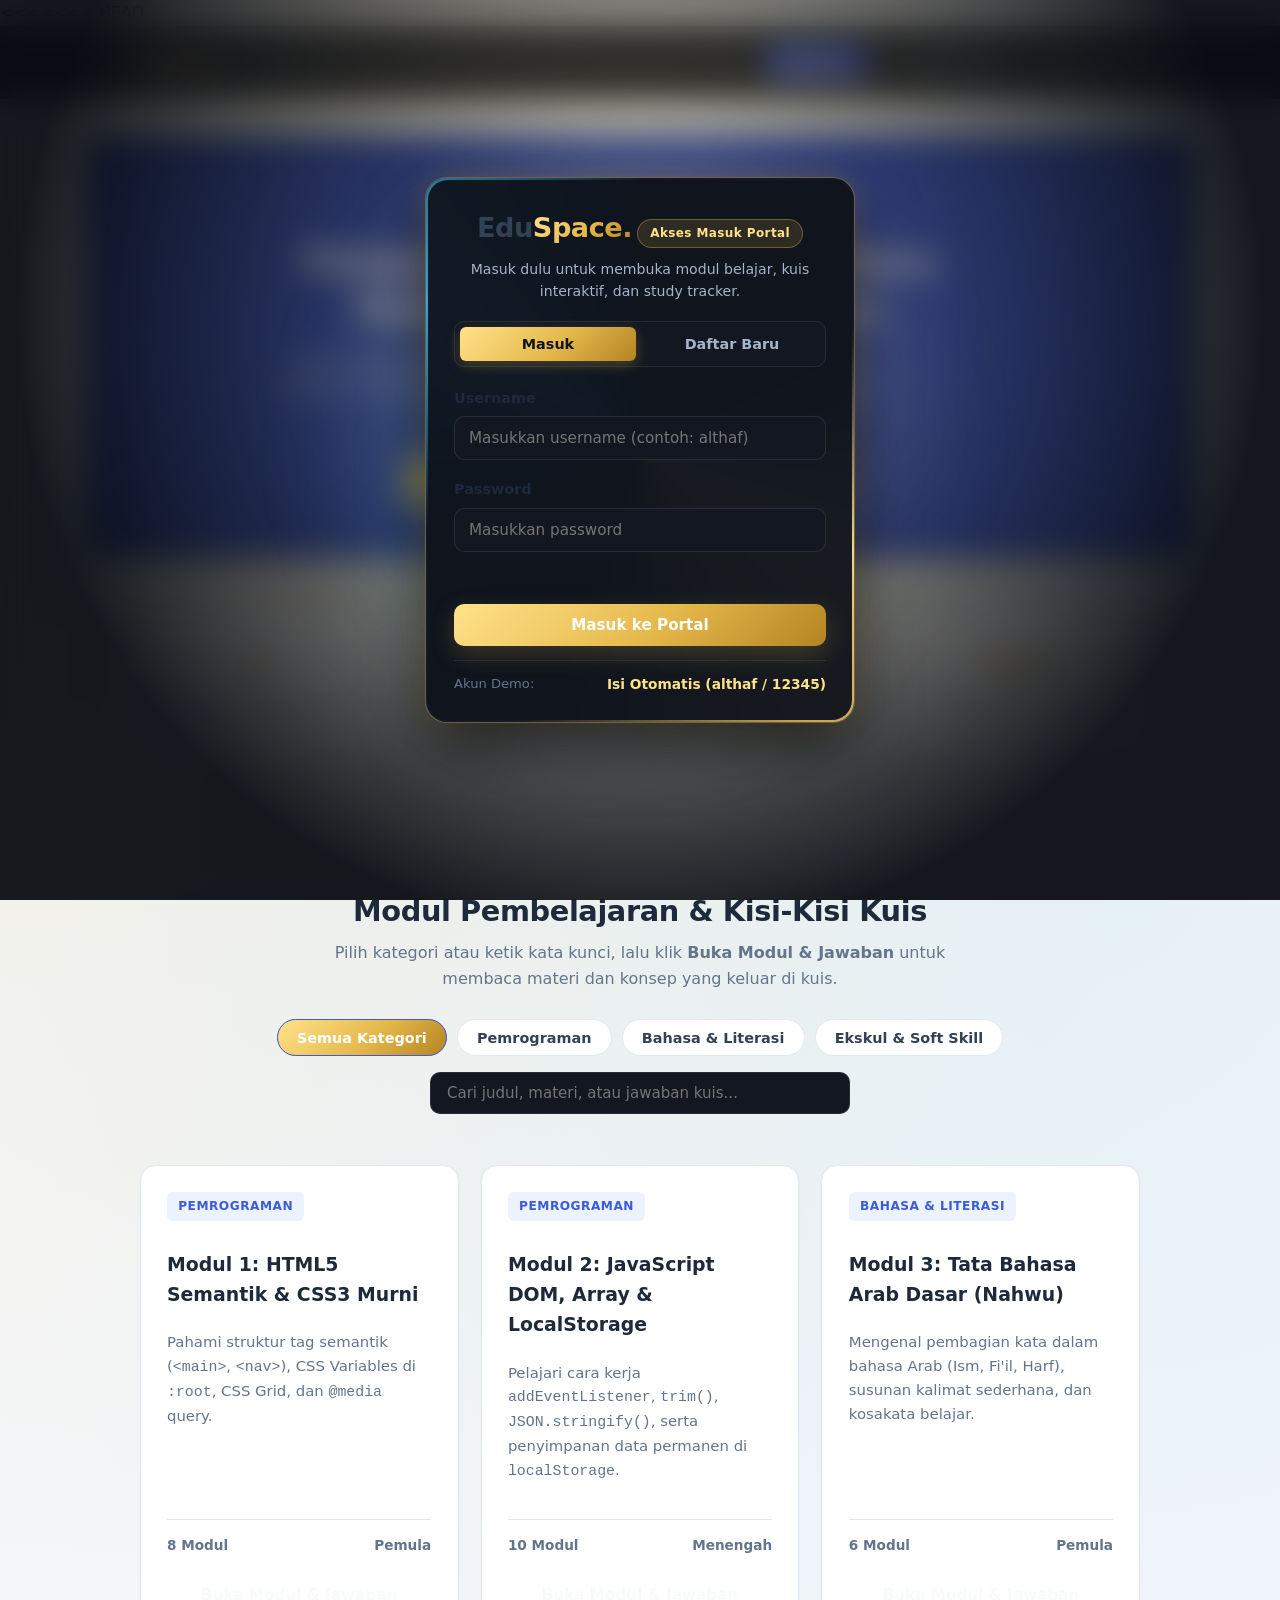
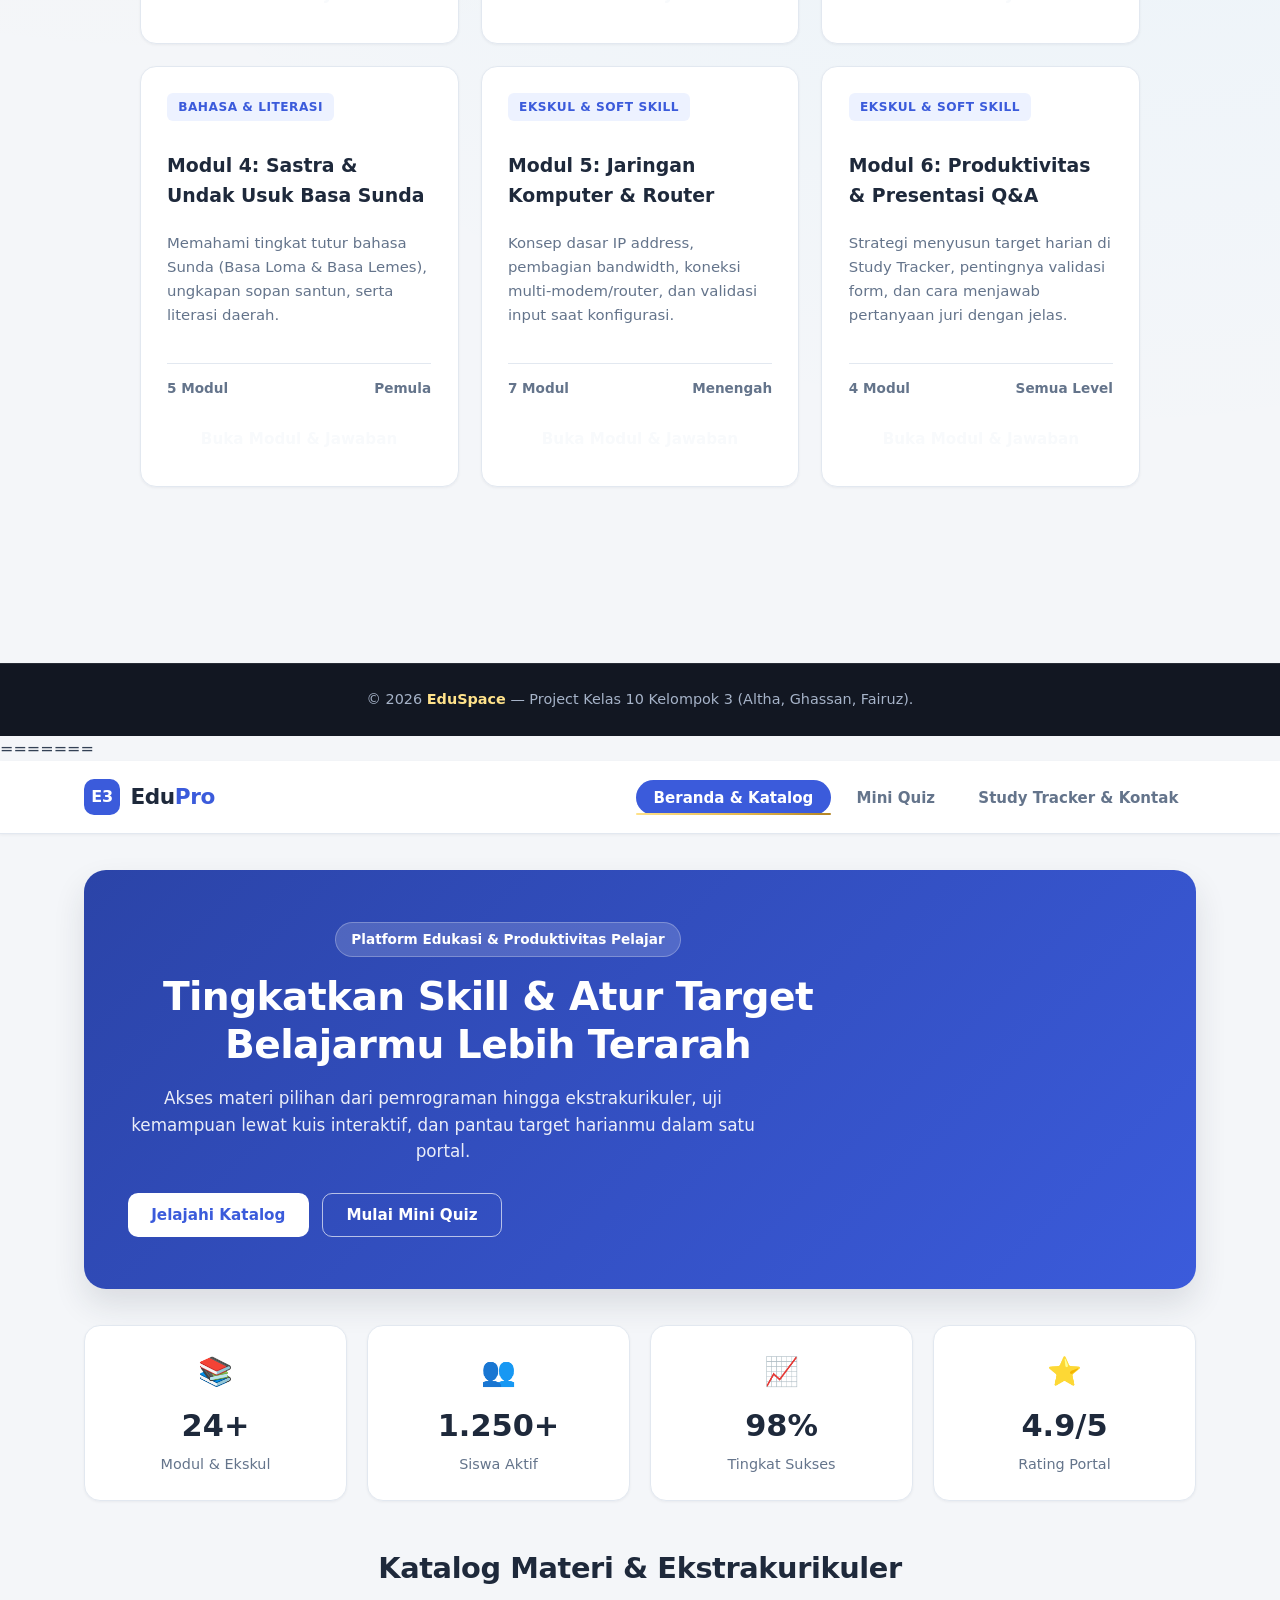
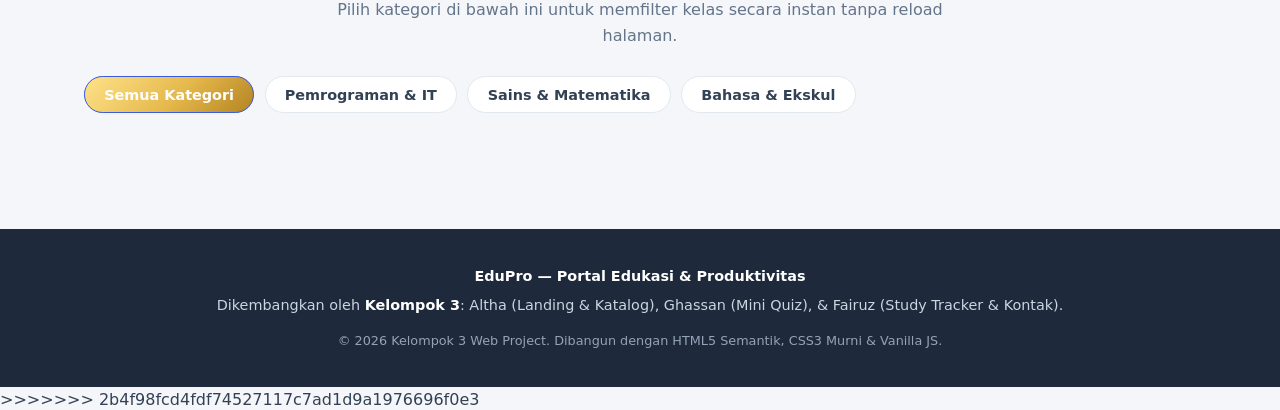
==== commit 2b7f354d: "Push seluruh kode EduSpace Kelompok 3" ====
--- a/index.html
+++ b/index.html
@@ -1,3 +1,4 @@
+<<<<<<< HEAD
 <!doctype html>
 <html lang="id">
   <head>
@@ -444,3 +445,244 @@
     <script src="js/main.js"></script>
   </body>
 </html>
+=======
+<!DOCTYPE html>
+<html lang="id">
+<head>
+  <meta charset="UTF-8">
+  <meta name="viewport" content="width=device-width, initial-scale=1.0">
+  <title>EduPro — Portal Belajar & Produktivitas (Kelompok 3)</title>
+  <link rel="stylesheet" href="assets/css/style.css">
+</head>
+<body>
+
+  <!-- HEADER & NAVBAR RESPONSIF (ALTHA) -->
+  <header>
+    <div class="nav-container">
+      <a href="#home" class="brand" data-target="home">
+        <div class="brand-icon">E3</div>
+        <span>Edu<span class="brand-accent">Pro</span></span>
+      </a>
+
+      <button class="menu-toggle" id="menuToggle" aria-label="Buka Menu">
+        <span></span>
+        <span></span>
+        <span></span>
+      </button>
+
+      <nav id="mainNav">
+        <ul>
+          <li><a href="#home" class="nav-link active" data-target="home">Beranda &amp; Katalog</a></li>
+          <li><a href="#quiz" class="nav-link" data-target="quiz">Mini Quiz</a></li>
+          <li><a href="#tracker" class="nav-link" data-target="tracker">Study Tracker &amp; Kontak</a></li>
+        </ul>
+      </nav>
+    </div>
+  </header>
+
+  <main>
+    <!-- ==========================================
+         HALAMAN 1: HOME & KATALOG KELAS (ALTHA)
+         ========================================== -->
+    <section id="home" class="page-section active">
+      <div class="hero">
+        <div class="hero-content">
+          <div class="hero-badge">Platform Edukasi &amp; Produktivitas Pelajar</div>
+          <h1>Tingkatkan Skill &amp; Atur Target Belajarmu Lebih Terarah</h1>
+          <p>Akses materi pilihan dari pemrograman hingga ekstrakurikuler, uji kemampuan lewat kuis interaktif, dan pantau target harianmu dalam satu portal.</p>
+          <div class="hero-actions">
+            <button class="btn btn-white" id="btnExploreClasses">Jelajahi Katalog</button>
+            <button class="btn btn-outline-white" data-nav="quiz">Mulai Mini Quiz</button>
+          </div>
+        </div>
+      </div>
+
+      <!-- Statistik -->
+      <div class="stats-grid">
+        <div class="stat-card">
+          <div class="stat-icon">📚</div>
+          <h3>24+</h3>
+          <p>Modul &amp; Ekskul</p>
+        </div>
+        <div class="stat-card">
+          <div class="stat-icon">👥</div>
+          <h3>1.250+</h3>
+          <p>Siswa Aktif</p>
+        </div>
+        <div class="stat-card">
+          <div class="stat-icon">📈</div>
+          <h3>98%</h3>
+          <p>Tingkat Sukses</p>
+        </div>
+        <div class="stat-card">
+          <div class="stat-icon">⭐</div>
+          <h3>4.9/5</h3>
+          <p>Rating Portal</p>
+        </div>
+      </div>
+
+      <!-- Katalog Materi & Ekskul -->
+      <div id="katalog-area">
+        <div class="section-header">
+          <h2>Katalog Materi &amp; Ekstrakurikuler</h2>
+          <p>Pilih kategori di bawah ini untuk memfilter kelas secara instan tanpa reload halaman.</p>
+        </div>
+
+        <div class="category-tabs" id="categoryTabs">
+          <button class="tab-btn active" data-category="all">Semua Kategori</button>
+          <button class="tab-btn" data-category="pemrograman">Pemrograman &amp; IT</button>
+          <button class="tab-btn" data-category="sains">Sains &amp; Matematika</button>
+          <button class="tab-btn" data-category="ekskul">Bahasa &amp; Ekskul</button>
+        </div>
+
+        <div class="courses-grid" id="coursesGrid">
+          <!-- Kartu kelas dirender via JavaScript -->
+        </div>
+      </div>
+    </section>
+
+    <!-- ==========================================
+         HALAMAN 2: MINI QUIZ INTERAKTIF (GHASSAN)
+         ========================================== -->
+    <section id="quiz" class="page-section">
+      <div class="section-header">
+        <h2>Mini Quiz Pengetahuan Umum &amp; Logika</h2>
+        <p>Uji pemahamanmu melalui 6 soal pilihan ganda interaktif dengan sistem evaluasi otomatis.</p>
+      </div>
+
+      <div class="quiz-wrapper">
+        <div class="quiz-card" id="quizContainer">
+          <div class="quiz-header">
+            <span class="quiz-progress-text" id="quizProgressText">Soal 1 dari 6</span>
+            <span class="quiz-score-badge" id="quizLiveScore">Skor: 0</span>
+          </div>
+
+          <div class="progress-bar-bg">
+            <div class="progress-bar-fill" id="quizProgressBar"></div>
+          </div>
+
+          <h3 class="question-text" id="questionText">Memuat pertanyaan...</h3>
+
+          <div class="options-list" id="optionsList">
+            <!-- Opsi pilihan ganda dirender via JS -->
+          </div>
+
+          <div class="feedback-box" id="quizFeedback"></div>
+
+          <div class="quiz-footer">
+            <span id="quizHint" class="quiz-hint">Pilih salah satu jawaban terbaik</span>
+            <button class="btn btn-primary" id="nextQuestionBtn" disabled>Soal Berikutnya →</button>
+          </div>
+        </div>
+
+        <!-- Hasil Akhir Quiz -->
+        <div class="quiz-card quiz-result" id="quizResultContainer" style="display: none;">
+          <h2>Evaluasi Selesai!</h2>
+          <div class="result-circle">
+            <span id="finalScoreValue">0%</span>
+            <small>Skor Akhir</small>
+          </div>
+          <div class="result-grade" id="resultGrade">Predikat</div>
+          <p class="result-message" id="resultMessage">Pesan evaluasi...</p>
+          <button class="btn btn-primary" id="restartQuizBtn">Ulangi Quiz</button>
+        </div>
+      </div>
+    </section>
+
+    <!-- ==========================================
+         HALAMAN 3: STUDY TRACKER & KONTAK (FAIRUZ)
+         ========================================== -->
+    <section id="tracker" class="page-section">
+      <div class="section-header">
+        <h2>Study Tracker &amp; Layanan Konsultasi</h2>
+        <p>Atur target belajar harianmu (tersimpan otomatis di browser) atau kirim pertanyaan ke mentor kami.</p>
+      </div>
+
+      <div class="tracker-contact-grid">
+        <!-- Kolom Kiri: Study Tracker -->
+        <div class="panel-card">
+          <div class="panel-title">
+            <h3>Study Tracker Harian</h3>
+            <span class="task-counter" id="taskCounter">0/0 Selesai</span>
+          </div>
+
+          <form class="todo-form" id="todoForm" novalidate>
+            <input type="text" id="todoInput" class="form-control" placeholder="Tulis target belajar (misal: Latihan CSS Grid)...">
+            <select id="todoPriority" class="form-control priority-select">
+              <option value="Tinggi">Prioritas Tinggi</option>
+              <option value="Sedang" selected>Prioritas Sedang</option>
+              <option value="Rendah">Prioritas Rendah</option>
+            </select>
+            <button type="submit" class="btn btn-primary">+ Tambah</button>
+          </form>
+          <div class="error-msg" id="todoError" style="margin-top: -0.5rem; margin-bottom: 0.75rem;"></div>
+
+          <div class="search-box">
+            <input type="text" id="todoSearch" class="form-control" placeholder="Cari target belajarmu...">
+          </div>
+
+          <ul class="todo-list" id="todoList">
+            <!-- Daftar tugas dirender via JS -->
+          </ul>
+        </div>
+
+        <!-- Kolom Kanan: Form Kontak -->
+        <div class="panel-card">
+          <div class="panel-title">
+            <h3>Hubungi Mentor</h3>
+          </div>
+
+          <form id="contactForm" novalidate>
+            <div class="form-group">
+              <label for="contactName">Nama Lengkap *</label>
+              <input type="text" id="contactName" class="form-control" placeholder="Masukkan nama lengkapmu">
+              <span class="error-msg" id="nameError"></span>
+            </div>
+
+            <div class="form-group">
+              <label for="contactEmail">Alamat Email *</label>
+              <input type="email" id="contactEmail" class="form-control" placeholder="contoh@siswa.sch.id">
+              <span class="error-msg" id="emailError"></span>
+            </div>
+
+            <div class="form-group">
+              <label for="contactTopic">Topik Pertanyaan *</label>
+              <select id="contactTopic" class="form-control">
+                <option value="">-- Pilih Topik --</option>
+                <option value="materi">Konsultasi Materi &amp; Kelas</option>
+                <option value="quiz">Pertanyaan Seputar Mini Quiz</option>
+                <option value="teknis">Kendala Teknis Portal</option>
+              </select>
+              <span class="error-msg" id="topicError"></span>
+            </div>
+
+            <div class="form-group">
+              <label for="contactMessage">Pesan atau Pertanyaan *</label>
+              <textarea id="contactMessage" rows="4" class="form-control" placeholder="Tuliskan detail pertanyaan minimal 10 karakter..."></textarea>
+              <span class="error-msg" id="messageError"></span>
+            </div>
+
+            <button type="submit" class="btn btn-primary" style="width: 100%;">Kirim Pesan Sekarang</button>
+
+            <div class="success-banner" id="contactSuccess">
+              Terima kasih! Pesanmu berhasil terkirim dan akan segera dibalas oleh tim mentor Kelompok 3.
+            </div>
+          </form>
+        </div>
+      </div>
+    </section>
+  </main>
+
+  <!-- FOOTER -->
+  <footer>
+    <div class="footer-content">
+      <p><strong>EduPro — Portal Edukasi &amp; Produktivitas</strong></p>
+      <p>Dikembangkan oleh <strong>Kelompok 3</strong>: Altha (Landing &amp; Katalog), Ghassan (Mini Quiz), &amp; Fairuz (Study Tracker &amp; Kontak).</p>
+      <p class="footer-copy">&copy; 2026 Kelompok 3 Web Project. Dibangun dengan HTML5 Semantik, CSS3 Murni &amp; Vanilla JS.</p>
+    </div>
+  </footer>
+
+  <script src="assets/js/script.js"></script>
+</body>
+</html>
+>>>>>>> 2b4f98fcd4fdf74527117c7ad1d9a1976696f0e3
--- a/assets/css/style.css
+++ b/assets/css/style.css
@@ -0,0 +1,948 @@
+/* ==========================================
+   CSS VARIABLES (:root) — HARMONIOUS SLATE & INDIGO PALETTE
+   ========================================== */
+:root {
+  /* Warna Utama (Deep Indigo yang tenang & elegan) */
+  --primary: #3b5bdb;
+  --primary-hover: #364fc7;
+  --primary-soft: #edf2ff;
+  --primary-border: #bac8ff;
+
+  /* Warna Netral & Permukaan (Kontras tinggi, tidak silau) */
+  --bg-body: #f4f6f9;
+  --bg-surface: #ffffff;
+  --bg-subtle: #f8fafc;
+  --text-heading: #1e293b;
+  --text-body: #334155;
+  --text-muted: #64748b;
+  --border-color: #e2e8f0;
+
+  /* Warna Semantik (Lembut & selaras) */
+  --success-bg: #ecfdf5;
+  --success-border: #6ee7b7;
+  --success-text: #065f46;
+
+  --warning-bg: #fffbeb;
+  --warning-border: #fcd34d;
+  --warning-text: #92400e;
+
+  --danger-bg: #fef2f2;
+  --danger-border: #fca5a5;
+  --danger-text: #991b1b;
+
+  /* Bayangan & Radius */
+  --shadow-sm: 0 1px 3px rgba(15, 23, 42, 0.05);
+  --shadow-md: 0 8px 20px rgba(15, 23, 42, 0.06);
+  --shadow-lg: 0 16px 32px rgba(30, 41, 59, 0.12);
+  --radius-sm: 10px;
+  --radius-md: 16px;
+  --radius-lg: 22px;
+  --transition: all 0.25s ease;
+}
+
+* {
+  box-sizing: border-box;
+  margin: 0;
+  padding: 0;
+}
+
+html {
+  scroll-behavior: smooth;
+}
+
+body {
+  font-family: 'Segoe UI', system-ui, -apple-system, BlinkMacSystemFont, Roboto, sans-serif;
+  background-color: var(--bg-body);
+  color: var(--text-body);
+  line-height: 1.6;
+  display: flex;
+  flex-direction: column;
+  min-height: 100vh;
+}
+
+/* ==========================================
+   HEADER & NAVBAR RESPONSIF (ALTHA)
+   ========================================== */
+header {
+  background-color: rgba(255, 255, 255, 0.94);
+  backdrop-filter: blur(10px);
+  border-bottom: 1px solid var(--border-color);
+  position: sticky;
+  top: 0;
+  z-index: 1000;
+  box-shadow: var(--shadow-sm);
+}
+
+.nav-container {
+  max-width: 1160px;
+  margin: 0 auto;
+  padding: 0.9rem 1.5rem;
+  display: flex;
+  justify-content: space-between;
+  align-items: center;
+}
+
+.brand {
+  display: flex;
+  align-items: center;
+  gap: 0.65rem;
+  font-size: 1.35rem;
+  font-weight: 800;
+  color: var(--text-heading);
+  text-decoration: none;
+  letter-spacing: -0.4px;
+}
+
+.brand-accent {
+  color: var(--primary);
+}
+
+.brand-icon {
+  background-color: var(--primary);
+  color: #ffffff;
+  width: 36px;
+  height: 36px;
+  border-radius: var(--radius-sm);
+  display: grid;
+  place-items: center;
+  font-size: 1rem;
+  font-weight: 800;
+}
+
+nav ul {
+  list-style: none;
+  display: flex;
+  gap: 0.5rem;
+}
+
+.nav-link {
+  text-decoration: none;
+  color: var(--text-muted);
+  font-weight: 600;
+  font-size: 0.94rem;
+  padding: 0.55rem 1.1rem;
+  border-radius: 999px;
+  transition: var(--transition);
+  cursor: pointer;
+}
+
+.nav-link:hover {
+  color: var(--primary);
+  background-color: var(--primary-soft);
+}
+
+.nav-link.active {
+  color: #ffffff;
+  background-color: var(--primary);
+}
+
+.menu-toggle {
+  display: none;
+  background: var(--bg-surface);
+  border: 1px solid var(--border-color);
+  border-radius: var(--radius-sm);
+  width: 40px;
+  height: 40px;
+  cursor: pointer;
+  flex-direction: column;
+  justify-content: center;
+  align-items: center;
+  gap: 5px;
+}
+
+.menu-toggle span {
+  display: block;
+  width: 20px;
+  height: 2px;
+  background-color: var(--text-heading);
+  border-radius: 2px;
+}
+
+/* ==========================================
+   MAIN CONTAINER & PAGE SECTIONS
+   ========================================== */
+main {
+  flex: 1;
+  max-width: 1160px;
+  width: 100%;
+  margin: 0 auto;
+  padding: 2.25rem 1.5rem;
+}
+
+.page-section {
+  display: none;
+  animation: fadeIn 0.35s ease;
+}
+
+.page-section.active {
+  display: block;
+}
+
+@keyframes fadeIn {
+  from { opacity: 0; transform: translateY(10px); }
+  to { opacity: 1; transform: translateY(0); }
+}
+
+.section-header {
+  margin-bottom: 1.75rem;
+}
+
+.section-header h2 {
+  font-size: 1.8rem;
+  color: var(--text-heading);
+  margin-bottom: 0.35rem;
+  letter-spacing: -0.4px;
+}
+
+.section-header p {
+  color: var(--text-muted);
+  font-size: 1rem;
+}
+
+/* ==========================================
+   BAGIAN 1: HERO, STATISTIK & KATALOG (ALTHA)
+   ========================================== */
+.hero {
+  background: linear-gradient(135deg, #2b44a8 0%, #3b5bdb 100%);
+  color: #ffffff;
+  border-radius: var(--radius-lg);
+  padding: 3.25rem 2.75rem;
+  margin-bottom: 2.25rem;
+  box-shadow: var(--shadow-lg);
+}
+
+.hero-badge {
+  display: inline-block;
+  background: rgba(255, 255, 255, 0.16);
+  border: 1px solid rgba(255, 255, 255, 0.25);
+  padding: 0.35rem 0.95rem;
+  border-radius: 999px;
+  font-size: 0.85rem;
+  font-weight: 600;
+  margin-bottom: 1rem;
+}
+
+.hero h1 {
+  font-size: 2.45rem;
+  line-height: 1.22;
+  max-width: 720px;
+  margin-bottom: 1rem;
+  letter-spacing: -0.6px;
+}
+
+.hero p {
+  font-size: 1.05rem;
+  color: rgba(255, 255, 255, 0.9);
+  max-width: 630px;
+  margin-bottom: 1.75rem;
+}
+
+.hero-actions {
+  display: flex;
+  flex-wrap: wrap;
+  gap: 0.85rem;
+}
+
+.btn {
+  padding: 0.75rem 1.45rem;
+  border-radius: var(--radius-sm);
+  font-weight: 600;
+  font-size: 0.95rem;
+  border: none;
+  cursor: pointer;
+  transition: var(--transition);
+  display: inline-flex;
+  align-items: center;
+  justify-content: center;
+  gap: 0.45rem;
+}
+
+.btn-white {
+  background-color: #ffffff;
+  color: var(--primary);
+}
+
+.btn-white:hover {
+  background-color: var(--primary-soft);
+  transform: translateY(-2px);
+}
+
+.btn-outline-white {
+  background-color: transparent;
+  color: #ffffff;
+  border: 1.5px solid rgba(255, 255, 255, 0.65);
+}
+
+.btn-outline-white:hover {
+  background-color: rgba(255, 255, 255, 0.14);
+  transform: translateY(-2px);
+}
+
+.btn-primary {
+  background-color: var(--primary);
+  color: #ffffff;
+}
+
+.btn-primary:hover {
+  background-color: var(--primary-hover);
+  transform: translateY(-2px);
+}
+
+.btn-primary:disabled {
+  background-color: #cbd5e1;
+  color: #64748b;
+  cursor: not-allowed;
+  transform: none;
+}
+
+/* Statistik Grid */
+.stats-grid {
+  display: grid;
+  grid-template-columns: repeat(4, 1fr);
+  gap: 1.25rem;
+  margin-bottom: 2.75rem;
+}
+
+.stat-card {
+  background-color: var(--bg-surface);
+  padding: 1.5rem 1.25rem;
+  border-radius: var(--radius-md);
+  border: 1px solid var(--border-color);
+  box-shadow: var(--shadow-sm);
+  text-align: center;
+  transition: var(--transition);
+}
+
+.stat-card:hover {
+  transform: translateY(-3px);
+  box-shadow: var(--shadow-md);
+  border-color: var(--primary-border);
+}
+
+.stat-icon {
+  font-size: 1.75rem;
+  margin-bottom: 0.4rem;
+}
+
+.stat-card h3 {
+  font-size: 1.9rem;
+  color: var(--text-heading);
+  margin-bottom: 0.2rem;
+}
+
+.stat-card p {
+  font-size: 0.9rem;
+  color: var(--text-muted);
+  font-weight: 500;
+}
+
+/* Tab Kategori */
+.category-tabs {
+  display: flex;
+  flex-wrap: wrap;
+  gap: 0.65rem;
+  margin-bottom: 1.5rem;
+}
+
+.tab-btn {
+  padding: 0.6rem 1.2rem;
+  border-radius: 999px;
+  border: 1px solid var(--border-color);
+  background-color: var(--bg-surface);
+  color: var(--text-body);
+  font-weight: 600;
+  font-size: 0.9rem;
+  cursor: pointer;
+  transition: var(--transition);
+}
+
+.tab-btn:hover {
+  border-color: var(--primary);
+  color: var(--primary);
+}
+
+.tab-btn.active {
+  background-color: var(--primary);
+  color: #ffffff;
+  border-color: var(--primary);
+}
+
+.courses-grid {
+  display: grid;
+  grid-template-columns: repeat(3, 1fr);
+  gap: 1.5rem;
+}
+
+.course-card {
+  background-color: var(--bg-surface);
+  border: 1px solid var(--border-color);
+  border-radius: var(--radius-md);
+  padding: 1.65rem;
+  box-shadow: var(--shadow-sm);
+  display: flex;
+  flex-direction: column;
+  justify-content: space-between;
+  transition: var(--transition);
+}
+
+.course-card:hover {
+  transform: translateY(-4px);
+  box-shadow: var(--shadow-md);
+  border-color: var(--primary-border);
+}
+
+.course-tag {
+  display: inline-block;
+  font-size: 0.76rem;
+  font-weight: 700;
+  padding: 0.28rem 0.7rem;
+  border-radius: 6px;
+  background-color: var(--primary-soft);
+  color: var(--primary);
+  margin-bottom: 0.9rem;
+  width: fit-content;
+}
+
+.course-card h3 {
+  font-size: 1.18rem;
+  margin-bottom: 0.5rem;
+  color: var(--text-heading);
+}
+
+.course-card p {
+  font-size: 0.93rem;
+  color: var(--text-muted);
+  margin-bottom: 1.35rem;
+}
+
+.course-meta {
+  display: flex;
+  justify-content: space-between;
+  align-items: center;
+  padding-top: 0.9rem;
+  border-top: 1px solid var(--border-color);
+  font-size: 0.85rem;
+  color: var(--text-muted);
+  font-weight: 600;
+}
+
+/* ==========================================
+   BAGIAN 2: MINI QUIZ INTERAKTIF (GHASSAN)
+   ========================================== */
+.quiz-wrapper {
+  max-width: 750px;
+  margin: 0 auto;
+}
+
+.quiz-card {
+  background-color: var(--bg-surface);
+  border: 1px solid var(--border-color);
+  border-radius: var(--radius-lg);
+  padding: 2.25rem;
+  box-shadow: var(--shadow-md);
+}
+
+.quiz-header {
+  display: flex;
+  justify-content: space-between;
+  align-items: center;
+  margin-bottom: 1rem;
+}
+
+.quiz-progress-text {
+  font-weight: 700;
+  color: var(--text-heading);
+  font-size: 0.95rem;
+}
+
+.quiz-score-badge {
+  background-color: var(--primary-soft);
+  color: var(--primary);
+  padding: 0.35rem 0.85rem;
+  border-radius: 999px;
+  font-weight: 700;
+  font-size: 0.86rem;
+}
+
+.progress-bar-bg {
+  width: 100%;
+  height: 8px;
+  background-color: var(--border-color);
+  border-radius: 999px;
+  overflow: hidden;
+  margin-bottom: 1.75rem;
+}
+
+.progress-bar-fill {
+  height: 100%;
+  background-color: var(--primary);
+  width: 0%;
+  transition: width 0.35s ease;
+}
+
+.question-text {
+  font-size: 1.25rem;
+  font-weight: 700;
+  color: var(--text-heading);
+  margin-bottom: 1.4rem;
+}
+
+.options-list {
+  display: flex;
+  flex-direction: column;
+  gap: 0.85rem;
+  margin-bottom: 1.5rem;
+}
+
+.option-btn {
+  text-align: left;
+  padding: 1rem 1.25rem;
+  border: 1.5px solid var(--border-color);
+  border-radius: var(--radius-sm);
+  background-color: var(--bg-subtle);
+  font-size: 0.96rem;
+  color: var(--text-body);
+  cursor: pointer;
+  transition: var(--transition);
+  display: flex;
+  align-items: center;
+  gap: 0.85rem;
+}
+
+.option-btn:hover:not(:disabled) {
+  border-color: var(--primary);
+  background-color: var(--primary-soft);
+}
+
+.option-btn.correct {
+  background-color: var(--success-bg);
+  border-color: var(--success-border);
+  color: var(--success-text);
+  font-weight: 600;
+}
+
+.option-btn.wrong {
+  background-color: var(--danger-bg);
+  border-color: var(--danger-border);
+  color: var(--danger-text);
+  font-weight: 600;
+}
+
+.option-btn:disabled {
+  cursor: default;
+}
+
+.feedback-box {
+  padding: 0.95rem 1.15rem;
+  border-radius: var(--radius-sm);
+  margin-bottom: 1.35rem;
+  font-size: 0.94rem;
+  font-weight: 500;
+  display: none;
+}
+
+.feedback-box.show {
+  display: block;
+}
+
+.feedback-box.correct {
+  background-color: var(--success-bg);
+  color: var(--success-text);
+  border: 1px solid var(--success-border);
+}
+
+.feedback-box.wrong {
+  background-color: var(--danger-bg);
+  color: var(--danger-text);
+  border: 1px solid var(--danger-border);
+}
+
+.quiz-footer {
+  display: flex;
+  justify-content: space-between;
+  align-items: center;
+}
+
+.quiz-hint {
+  font-size: 0.86rem;
+  color: var(--text-muted);
+}
+
+.quiz-result {
+  text-align: center;
+  padding: 1rem 0;
+}
+
+.result-circle {
+  width: 140px;
+  height: 140px;
+  border-radius: 50%;
+  background-color: var(--primary-soft);
+  border: 6px solid var(--primary);
+  display: flex;
+  flex-direction: column;
+  justify-content: center;
+  align-items: center;
+  margin: 1.5rem auto;
+}
+
+.result-circle span {
+  font-size: 2.3rem;
+  font-weight: 800;
+  color: var(--primary);
+  line-height: 1;
+}
+
+.result-circle small {
+  font-size: 0.85rem;
+  color: var(--text-muted);
+  margin-top: 0.25rem;
+  font-weight: 600;
+}
+
+.result-grade {
+  font-size: 1.4rem;
+  font-weight: 700;
+  color: var(--text-heading);
+  margin-bottom: 0.5rem;
+}
+
+.result-message {
+  color: var(--text-muted);
+  max-width: 500px;
+  margin: 0 auto 1.75rem;
+}
+
+/* ==========================================
+   BAGIAN 3: STUDY TRACKER & KONTAK (FAIRUZ)
+   ========================================== */
+.tracker-contact-grid {
+  display: grid;
+  grid-template-columns: 1.2fr 1fr;
+  gap: 2rem;
+  align-items: start;
+}
+
+.panel-card {
+  background-color: var(--bg-surface);
+  border: 1px solid var(--border-color);
+  border-radius: var(--radius-lg);
+  padding: 2rem;
+  box-shadow: var(--shadow-sm);
+}
+
+.panel-title {
+  display: flex;
+  justify-content: space-between;
+  align-items: center;
+  margin-bottom: 1.35rem;
+  padding-bottom: 0.9rem;
+  border-bottom: 1px solid var(--border-color);
+}
+
+.panel-title h3 {
+  font-size: 1.28rem;
+  color: var(--text-heading);
+}
+
+.task-counter {
+  font-size: 0.84rem;
+  font-weight: 700;
+  background-color: var(--primary-soft);
+  color: var(--primary);
+  padding: 0.3rem 0.8rem;
+  border-radius: 999px;
+}
+
+.todo-form {
+  display: flex;
+  gap: 0.65rem;
+  margin-bottom: 1.1rem;
+}
+
+.form-control {
+  width: 100%;
+  padding: 0.72rem 1rem;
+  border: 1.5px solid var(--border-color);
+  border-radius: var(--radius-sm);
+  font-size: 0.94rem;
+  font-family: inherit;
+  color: var(--text-body);
+  background-color: var(--bg-subtle);
+  transition: var(--transition);
+}
+
+.form-control:focus {
+  outline: none;
+  border-color: var(--primary);
+  background-color: #ffffff;
+  box-shadow: 0 0 0 3px var(--primary-soft);
+}
+
+.form-control.invalid {
+  border-color: var(--danger-border);
+  background-color: var(--danger-bg);
+}
+
+.priority-select {
+  max-width: 165px;
+  font-weight: 600;
+}
+
+.search-box {
+  margin-bottom: 1.15rem;
+}
+
+.todo-list {
+  list-style: none;
+  display: flex;
+  flex-direction: column;
+  gap: 0.7rem;
+  max-height: 400px;
+  overflow-y: auto;
+}
+
+.todo-item {
+  display: flex;
+  justify-content: space-between;
+  align-items: center;
+  padding: 0.85rem 1rem;
+  background-color: var(--bg-subtle);
+  border: 1px solid var(--border-color);
+  border-radius: var(--radius-sm);
+  gap: 0.85rem;
+  transition: var(--transition);
+}
+
+.todo-item:hover {
+  border-color: var(--primary-border);
+  background-color: #ffffff;
+}
+
+.todo-left {
+  display: flex;
+  align-items: center;
+  gap: 0.8rem;
+  flex: 1;
+  cursor: pointer;
+}
+
+.todo-checkbox {
+  width: 18px;
+  height: 18px;
+  accent-color: var(--primary);
+  pointer-events: none;
+}
+
+.todo-text {
+  font-size: 0.95rem;
+  word-break: break-word;
+  color: var(--text-heading);
+}
+
+.todo-item.completed {
+  background-color: #f1f5f9;
+  border-color: var(--border-color);
+}
+
+.todo-item.completed .todo-text {
+  text-decoration: line-through;
+  color: var(--text-muted);
+}
+
+/* Badge Prioritas dengan Warna Lembut & Serasi */
+.todo-badge {
+  font-size: 0.75rem;
+  font-weight: 700;
+  padding: 0.25rem 0.65rem;
+  border-radius: 6px;
+}
+
+.badge-tinggi {
+  background-color: var(--danger-bg);
+  color: var(--danger-text);
+  border: 1px solid var(--danger-border);
+}
+
+.badge-sedang {
+  background-color: var(--warning-bg);
+  color: var(--warning-text);
+  border: 1px solid var(--warning-border);
+}
+
+.badge-rendah {
+  background-color: var(--success-bg);
+  color: var(--success-text);
+  border: 1px solid var(--success-border);
+}
+
+.btn-delete {
+  background-color: transparent;
+  color: var(--text-muted);
+  border: 1px solid var(--border-color);
+  padding: 0.38rem 0.7rem;
+  border-radius: 6px;
+  font-size: 0.82rem;
+  font-weight: 600;
+  cursor: pointer;
+  transition: var(--transition);
+}
+
+.btn-delete:hover {
+  background-color: var(--danger-bg);
+  color: var(--danger-text);
+  border-color: var(--danger-border);
+}
+
+.empty-state {
+  text-align: center;
+  padding: 2.25rem 1rem;
+  color: var(--text-muted);
+  font-size: 0.93rem;
+}
+
+/* Form Kontak */
+.form-group {
+  margin-bottom: 1.15rem;
+}
+
+.form-group label {
+  display: block;
+  font-weight: 600;
+  font-size: 0.9rem;
+  margin-bottom: 0.4rem;
+  color: var(--text-heading);
+}
+
+.error-msg {
+  color: var(--danger-text);
+  font-size: 0.82rem;
+  margin-top: 0.35rem;
+  display: none;
+  font-weight: 500;
+}
+
+.error-msg.show {
+  display: block;
+}
+
+.success-banner {
+  background-color: var(--success-bg);
+  color: var(--success-text);
+  border: 1px solid var(--success-border);
+  padding: 0.95rem 1.1rem;
+  border-radius: var(--radius-sm);
+  margin-top: 1.15rem;
+  font-size: 0.92rem;
+  font-weight: 600;
+  display: none;
+}
+
+.success-banner.show {
+  display: block;
+}
+
+/* ==========================================
+   FOOTER
+   ========================================== */
+footer {
+  background-color: #1e293b;
+  color: #cbd5e1;
+  text-align: center;
+  padding: 2.25rem 1.5rem;
+  margin-top: 3.5rem;
+  font-size: 0.9rem;
+}
+
+footer strong {
+  color: #ffffff;
+}
+
+.footer-content {
+  max-width: 1160px;
+  margin: 0 auto;
+  display: flex;
+  flex-direction: column;
+  gap: 0.35rem;
+}
+
+.footer-copy {
+  margin-top: 0.5rem;
+  font-size: 0.8rem;
+  color: #94a3b8;
+}
+
+/* ==========================================
+   RESPONSIVE DESIGN (@media query HP & Tablet)
+   ========================================== */
+@media (max-width: 960px) {
+  .stats-grid {
+    grid-template-columns: repeat(2, 1fr);
+  }
+
+  .courses-grid {
+    grid-template-columns: repeat(2, 1fr);
+  }
+
+  .tracker-contact-grid {
+    grid-template-columns: 1fr;
+  }
+}
+
+@media (max-width: 640px) {
+  .menu-toggle {
+    display: flex;
+  }
+
+  nav {
+    display: none;
+    position: absolute;
+    top: 100%;
+    left: 0;
+    right: 0;
+    background-color: var(--bg-surface);
+    border-bottom: 1px solid var(--border-color);
+    padding: 1rem 1.5rem;
+    box-shadow: var(--shadow-md);
+  }
+
+  nav.open {
+    display: block;
+  }
+
+  nav ul {
+    flex-direction: column;
+    gap: 0.45rem;
+  }
+
+  .nav-link {
+    display: block;
+    width: 100%;
+    text-align: center;
+  }
+
+  .hero {
+    padding: 2.25rem 1.5rem;
+  }
+
+  .hero h1 {
+    font-size: 1.85rem;
+  }
+
+  .stats-grid,
+  .courses-grid {
+    grid-template-columns: 1fr;
+  }
+
+  .todo-form {
+    flex-direction: column;
+  }
+
+  .priority-select {
+    max-width: 100%;
+  }
+
+  .quiz-card {
+    padding: 1.5rem;
+  }
+}
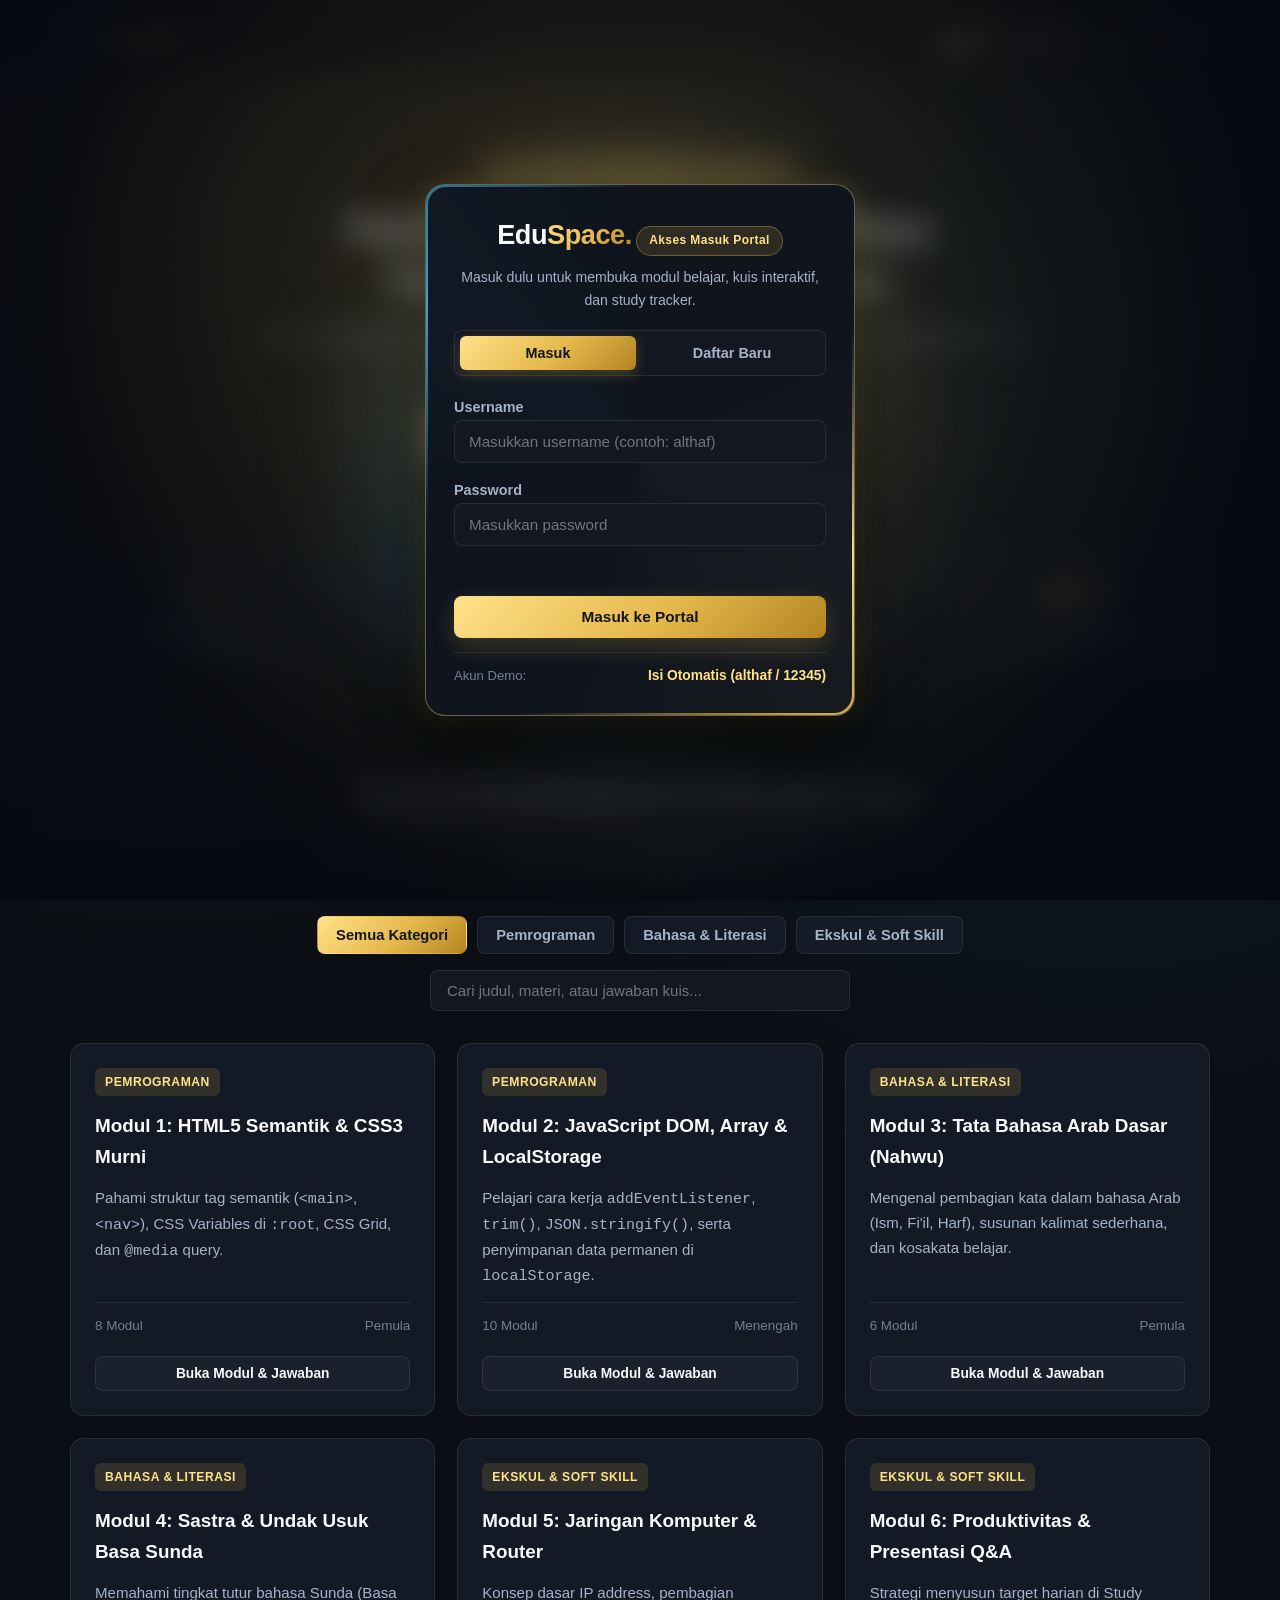
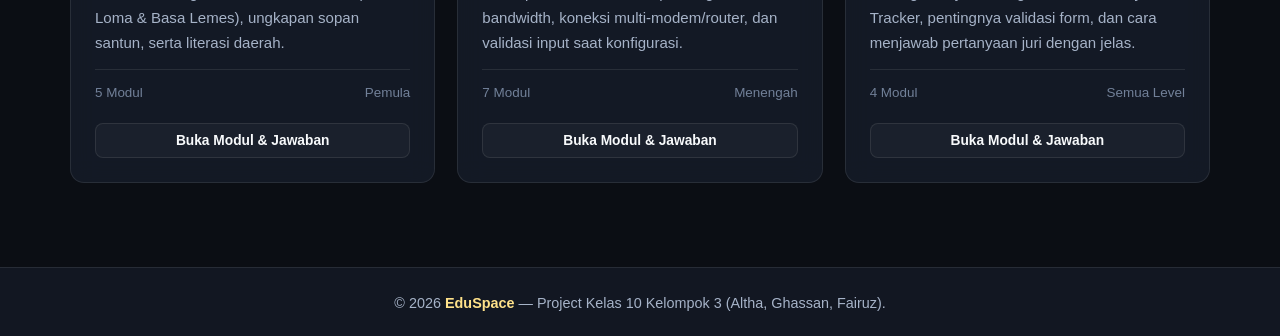
==== commit caea1e66: "Perbaiki error tampilan dan fitur EduSpace" ====
--- a/index.html
+++ b/index.html
@@ -1,4 +1,3 @@
-<<<<<<< HEAD
 <!doctype html>
 <html lang="id">
   <head>
@@ -445,244 +444,3 @@
     <script src="js/main.js"></script>
   </body>
 </html>
-=======
-<!DOCTYPE html>
-<html lang="id">
-<head>
-  <meta charset="UTF-8">
-  <meta name="viewport" content="width=device-width, initial-scale=1.0">
-  <title>EduPro — Portal Belajar & Produktivitas (Kelompok 3)</title>
-  <link rel="stylesheet" href="assets/css/style.css">
-</head>
-<body>
-
-  <!-- HEADER & NAVBAR RESPONSIF (ALTHA) -->
-  <header>
-    <div class="nav-container">
-      <a href="#home" class="brand" data-target="home">
-        <div class="brand-icon">E3</div>
-        <span>Edu<span class="brand-accent">Pro</span></span>
-      </a>
-
-      <button class="menu-toggle" id="menuToggle" aria-label="Buka Menu">
-        <span></span>
-        <span></span>
-        <span></span>
-      </button>
-
-      <nav id="mainNav">
-        <ul>
-          <li><a href="#home" class="nav-link active" data-target="home">Beranda &amp; Katalog</a></li>
-          <li><a href="#quiz" class="nav-link" data-target="quiz">Mini Quiz</a></li>
-          <li><a href="#tracker" class="nav-link" data-target="tracker">Study Tracker &amp; Kontak</a></li>
-        </ul>
-      </nav>
-    </div>
-  </header>
-
-  <main>
-    <!-- ==========================================
-         HALAMAN 1: HOME & KATALOG KELAS (ALTHA)
-         ========================================== -->
-    <section id="home" class="page-section active">
-      <div class="hero">
-        <div class="hero-content">
-          <div class="hero-badge">Platform Edukasi &amp; Produktivitas Pelajar</div>
-          <h1>Tingkatkan Skill &amp; Atur Target Belajarmu Lebih Terarah</h1>
-          <p>Akses materi pilihan dari pemrograman hingga ekstrakurikuler, uji kemampuan lewat kuis interaktif, dan pantau target harianmu dalam satu portal.</p>
-          <div class="hero-actions">
-            <button class="btn btn-white" id="btnExploreClasses">Jelajahi Katalog</button>
-            <button class="btn btn-outline-white" data-nav="quiz">Mulai Mini Quiz</button>
-          </div>
-        </div>
-      </div>
-
-      <!-- Statistik -->
-      <div class="stats-grid">
-        <div class="stat-card">
-          <div class="stat-icon">📚</div>
-          <h3>24+</h3>
-          <p>Modul &amp; Ekskul</p>
-        </div>
-        <div class="stat-card">
-          <div class="stat-icon">👥</div>
-          <h3>1.250+</h3>
-          <p>Siswa Aktif</p>
-        </div>
-        <div class="stat-card">
-          <div class="stat-icon">📈</div>
-          <h3>98%</h3>
-          <p>Tingkat Sukses</p>
-        </div>
-        <div class="stat-card">
-          <div class="stat-icon">⭐</div>
-          <h3>4.9/5</h3>
-          <p>Rating Portal</p>
-        </div>
-      </div>
-
-      <!-- Katalog Materi & Ekskul -->
-      <div id="katalog-area">
-        <div class="section-header">
-          <h2>Katalog Materi &amp; Ekstrakurikuler</h2>
-          <p>Pilih kategori di bawah ini untuk memfilter kelas secara instan tanpa reload halaman.</p>
-        </div>
-
-        <div class="category-tabs" id="categoryTabs">
-          <button class="tab-btn active" data-category="all">Semua Kategori</button>
-          <button class="tab-btn" data-category="pemrograman">Pemrograman &amp; IT</button>
-          <button class="tab-btn" data-category="sains">Sains &amp; Matematika</button>
-          <button class="tab-btn" data-category="ekskul">Bahasa &amp; Ekskul</button>
-        </div>
-
-        <div class="courses-grid" id="coursesGrid">
-          <!-- Kartu kelas dirender via JavaScript -->
-        </div>
-      </div>
-    </section>
-
-    <!-- ==========================================
-         HALAMAN 2: MINI QUIZ INTERAKTIF (GHASSAN)
-         ========================================== -->
-    <section id="quiz" class="page-section">
-      <div class="section-header">
-        <h2>Mini Quiz Pengetahuan Umum &amp; Logika</h2>
-        <p>Uji pemahamanmu melalui 6 soal pilihan ganda interaktif dengan sistem evaluasi otomatis.</p>
-      </div>
-
-      <div class="quiz-wrapper">
-        <div class="quiz-card" id="quizContainer">
-          <div class="quiz-header">
-            <span class="quiz-progress-text" id="quizProgressText">Soal 1 dari 6</span>
-            <span class="quiz-score-badge" id="quizLiveScore">Skor: 0</span>
-          </div>
-
-          <div class="progress-bar-bg">
-            <div class="progress-bar-fill" id="quizProgressBar"></div>
-          </div>
-
-          <h3 class="question-text" id="questionText">Memuat pertanyaan...</h3>
-
-          <div class="options-list" id="optionsList">
-            <!-- Opsi pilihan ganda dirender via JS -->
-          </div>
-
-          <div class="feedback-box" id="quizFeedback"></div>
-
-          <div class="quiz-footer">
-            <span id="quizHint" class="quiz-hint">Pilih salah satu jawaban terbaik</span>
-            <button class="btn btn-primary" id="nextQuestionBtn" disabled>Soal Berikutnya →</button>
-          </div>
-        </div>
-
-        <!-- Hasil Akhir Quiz -->
-        <div class="quiz-card quiz-result" id="quizResultContainer" style="display: none;">
-          <h2>Evaluasi Selesai!</h2>
-          <div class="result-circle">
-            <span id="finalScoreValue">0%</span>
-            <small>Skor Akhir</small>
-          </div>
-          <div class="result-grade" id="resultGrade">Predikat</div>
-          <p class="result-message" id="resultMessage">Pesan evaluasi...</p>
-          <button class="btn btn-primary" id="restartQuizBtn">Ulangi Quiz</button>
-        </div>
-      </div>
-    </section>
-
-    <!-- ==========================================
-         HALAMAN 3: STUDY TRACKER & KONTAK (FAIRUZ)
-         ========================================== -->
-    <section id="tracker" class="page-section">
-      <div class="section-header">
-        <h2>Study Tracker &amp; Layanan Konsultasi</h2>
-        <p>Atur target belajar harianmu (tersimpan otomatis di browser) atau kirim pertanyaan ke mentor kami.</p>
-      </div>
-
-      <div class="tracker-contact-grid">
-        <!-- Kolom Kiri: Study Tracker -->
-        <div class="panel-card">
-          <div class="panel-title">
-            <h3>Study Tracker Harian</h3>
-            <span class="task-counter" id="taskCounter">0/0 Selesai</span>
-          </div>
-
-          <form class="todo-form" id="todoForm" novalidate>
-            <input type="text" id="todoInput" class="form-control" placeholder="Tulis target belajar (misal: Latihan CSS Grid)...">
-            <select id="todoPriority" class="form-control priority-select">
-              <option value="Tinggi">Prioritas Tinggi</option>
-              <option value="Sedang" selected>Prioritas Sedang</option>
-              <option value="Rendah">Prioritas Rendah</option>
-            </select>
-            <button type="submit" class="btn btn-primary">+ Tambah</button>
-          </form>
-          <div class="error-msg" id="todoError" style="margin-top: -0.5rem; margin-bottom: 0.75rem;"></div>
-
-          <div class="search-box">
-            <input type="text" id="todoSearch" class="form-control" placeholder="Cari target belajarmu...">
-          </div>
-
-          <ul class="todo-list" id="todoList">
-            <!-- Daftar tugas dirender via JS -->
-          </ul>
-        </div>
-
-        <!-- Kolom Kanan: Form Kontak -->
-        <div class="panel-card">
-          <div class="panel-title">
-            <h3>Hubungi Mentor</h3>
-          </div>
-
-          <form id="contactForm" novalidate>
-            <div class="form-group">
-              <label for="contactName">Nama Lengkap *</label>
-              <input type="text" id="contactName" class="form-control" placeholder="Masukkan nama lengkapmu">
-              <span class="error-msg" id="nameError"></span>
-            </div>
-
-            <div class="form-group">
-              <label for="contactEmail">Alamat Email *</label>
-              <input type="email" id="contactEmail" class="form-control" placeholder="contoh@siswa.sch.id">
-              <span class="error-msg" id="emailError"></span>
-            </div>
-
-            <div class="form-group">
-              <label for="contactTopic">Topik Pertanyaan *</label>
-              <select id="contactTopic" class="form-control">
-                <option value="">-- Pilih Topik --</option>
-                <option value="materi">Konsultasi Materi &amp; Kelas</option>
-                <option value="quiz">Pertanyaan Seputar Mini Quiz</option>
-                <option value="teknis">Kendala Teknis Portal</option>
-              </select>
-              <span class="error-msg" id="topicError"></span>
-            </div>
-
-            <div class="form-group">
-              <label for="contactMessage">Pesan atau Pertanyaan *</label>
-              <textarea id="contactMessage" rows="4" class="form-control" placeholder="Tuliskan detail pertanyaan minimal 10 karakter..."></textarea>
-              <span class="error-msg" id="messageError"></span>
-            </div>
-
-            <button type="submit" class="btn btn-primary" style="width: 100%;">Kirim Pesan Sekarang</button>
-
-            <div class="success-banner" id="contactSuccess">
-              Terima kasih! Pesanmu berhasil terkirim dan akan segera dibalas oleh tim mentor Kelompok 3.
-            </div>
-          </form>
-        </div>
-      </div>
-    </section>
-  </main>
-
-  <!-- FOOTER -->
-  <footer>
-    <div class="footer-content">
-      <p><strong>EduPro — Portal Edukasi &amp; Produktivitas</strong></p>
-      <p>Dikembangkan oleh <strong>Kelompok 3</strong>: Altha (Landing &amp; Katalog), Ghassan (Mini Quiz), &amp; Fairuz (Study Tracker &amp; Kontak).</p>
-      <p class="footer-copy">&copy; 2026 Kelompok 3 Web Project. Dibangun dengan HTML5 Semantik, CSS3 Murni &amp; Vanilla JS.</p>
-    </div>
-  </footer>
-
-  <script src="assets/js/script.js"></script>
-</body>
-</html>
->>>>>>> 2b4f98fcd4fdf74527117c7ad1d9a1976696f0e3
